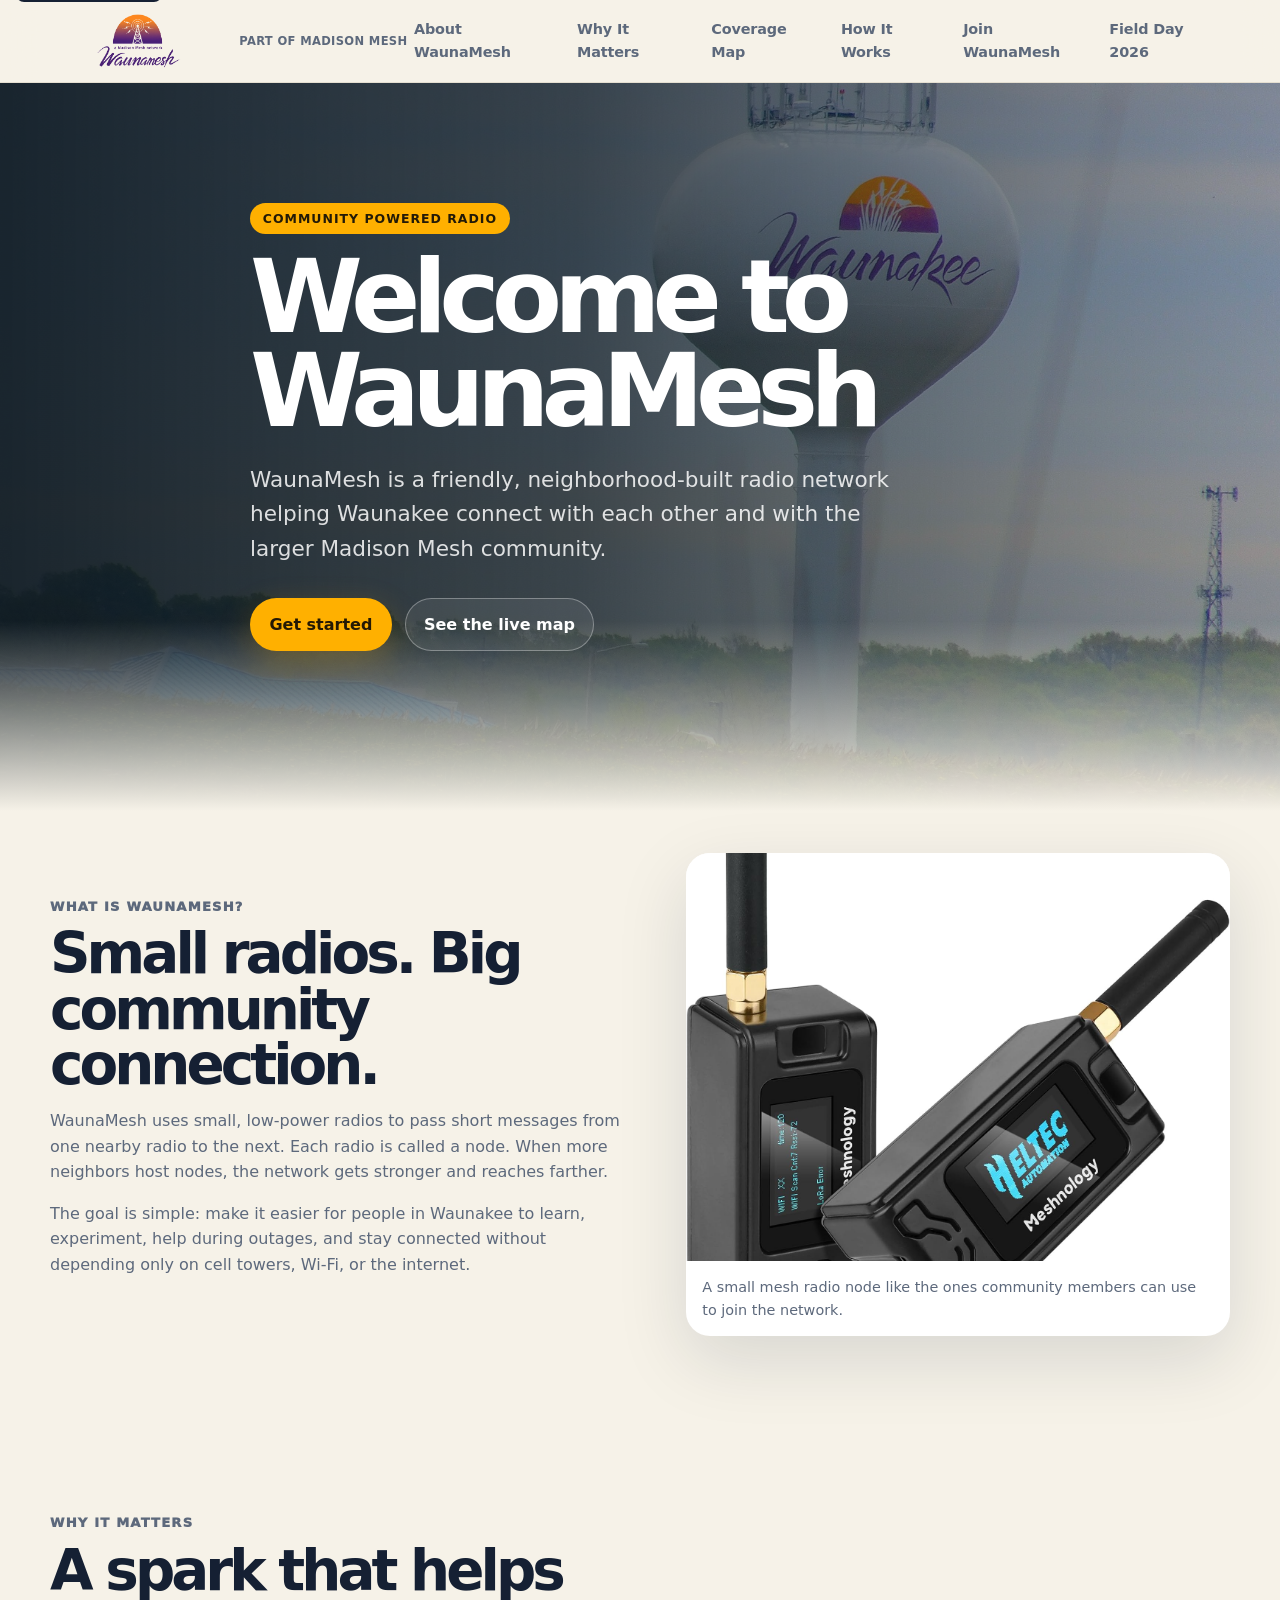
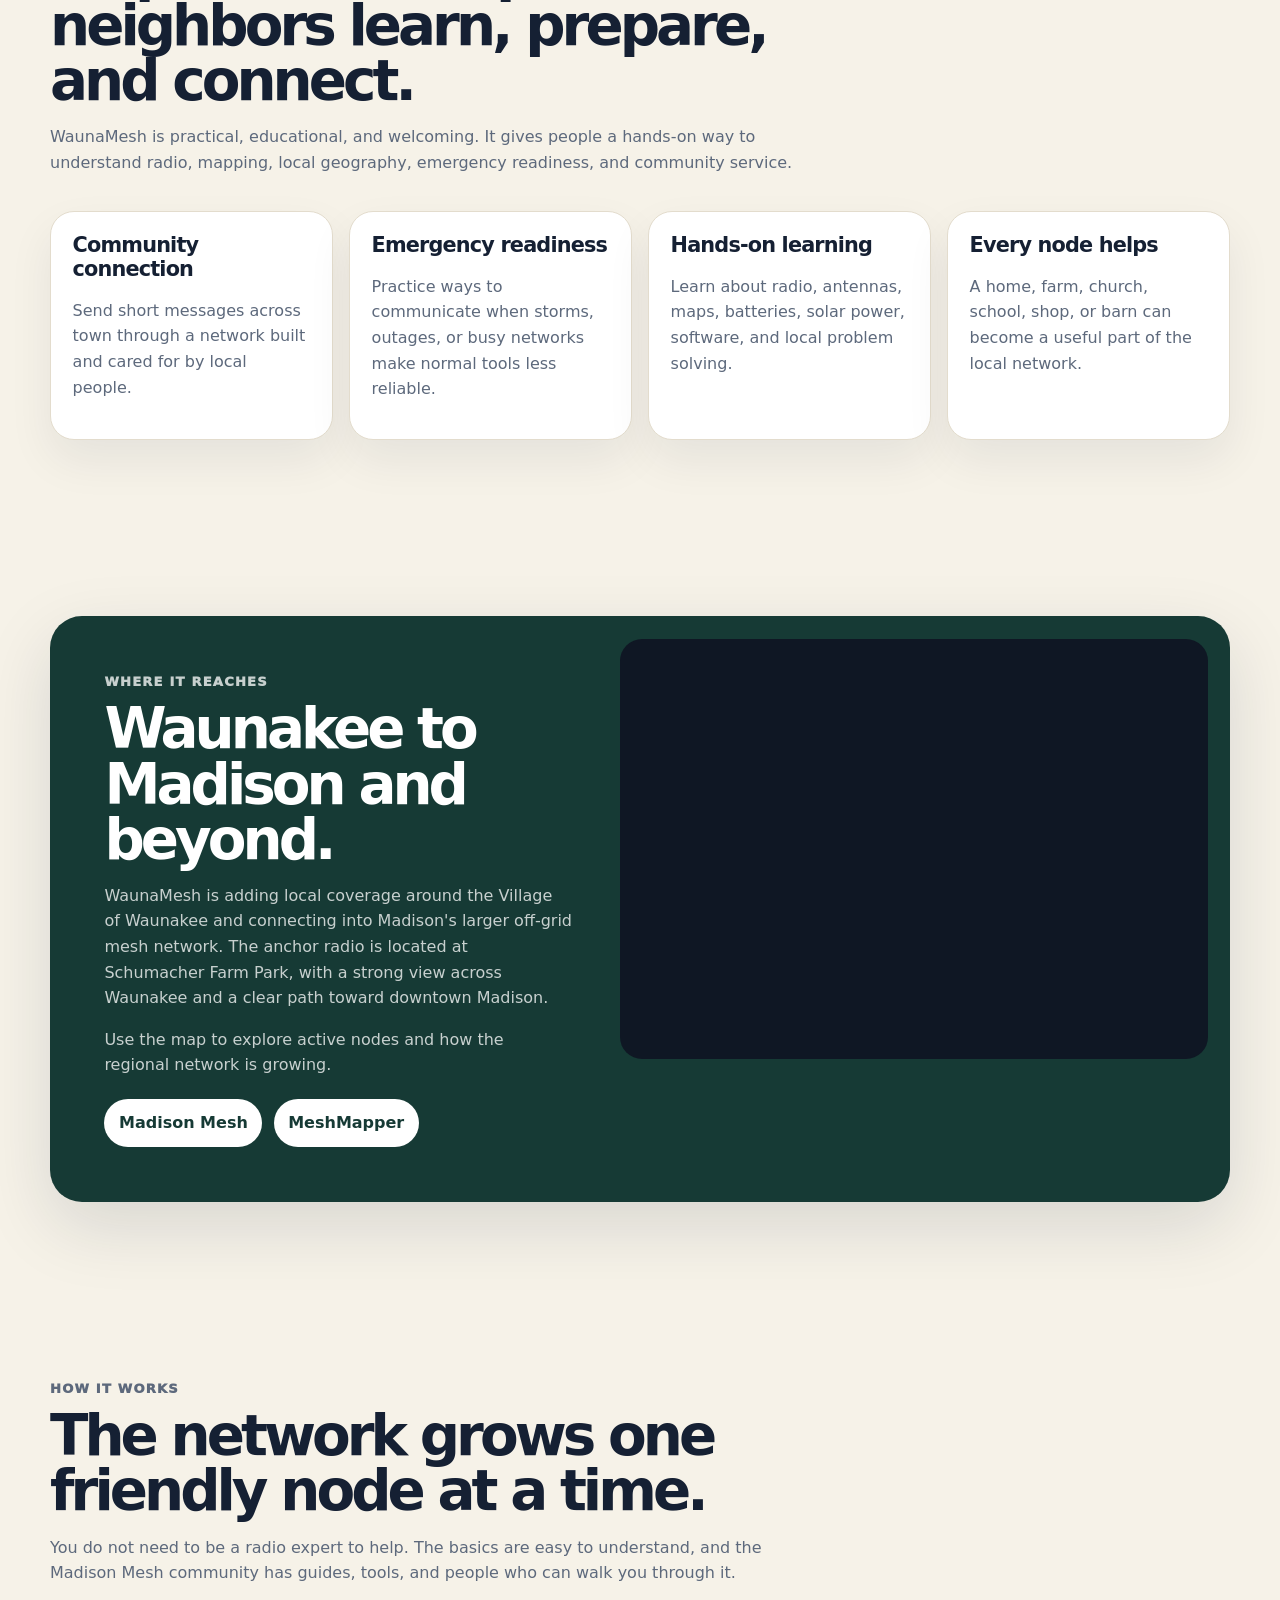
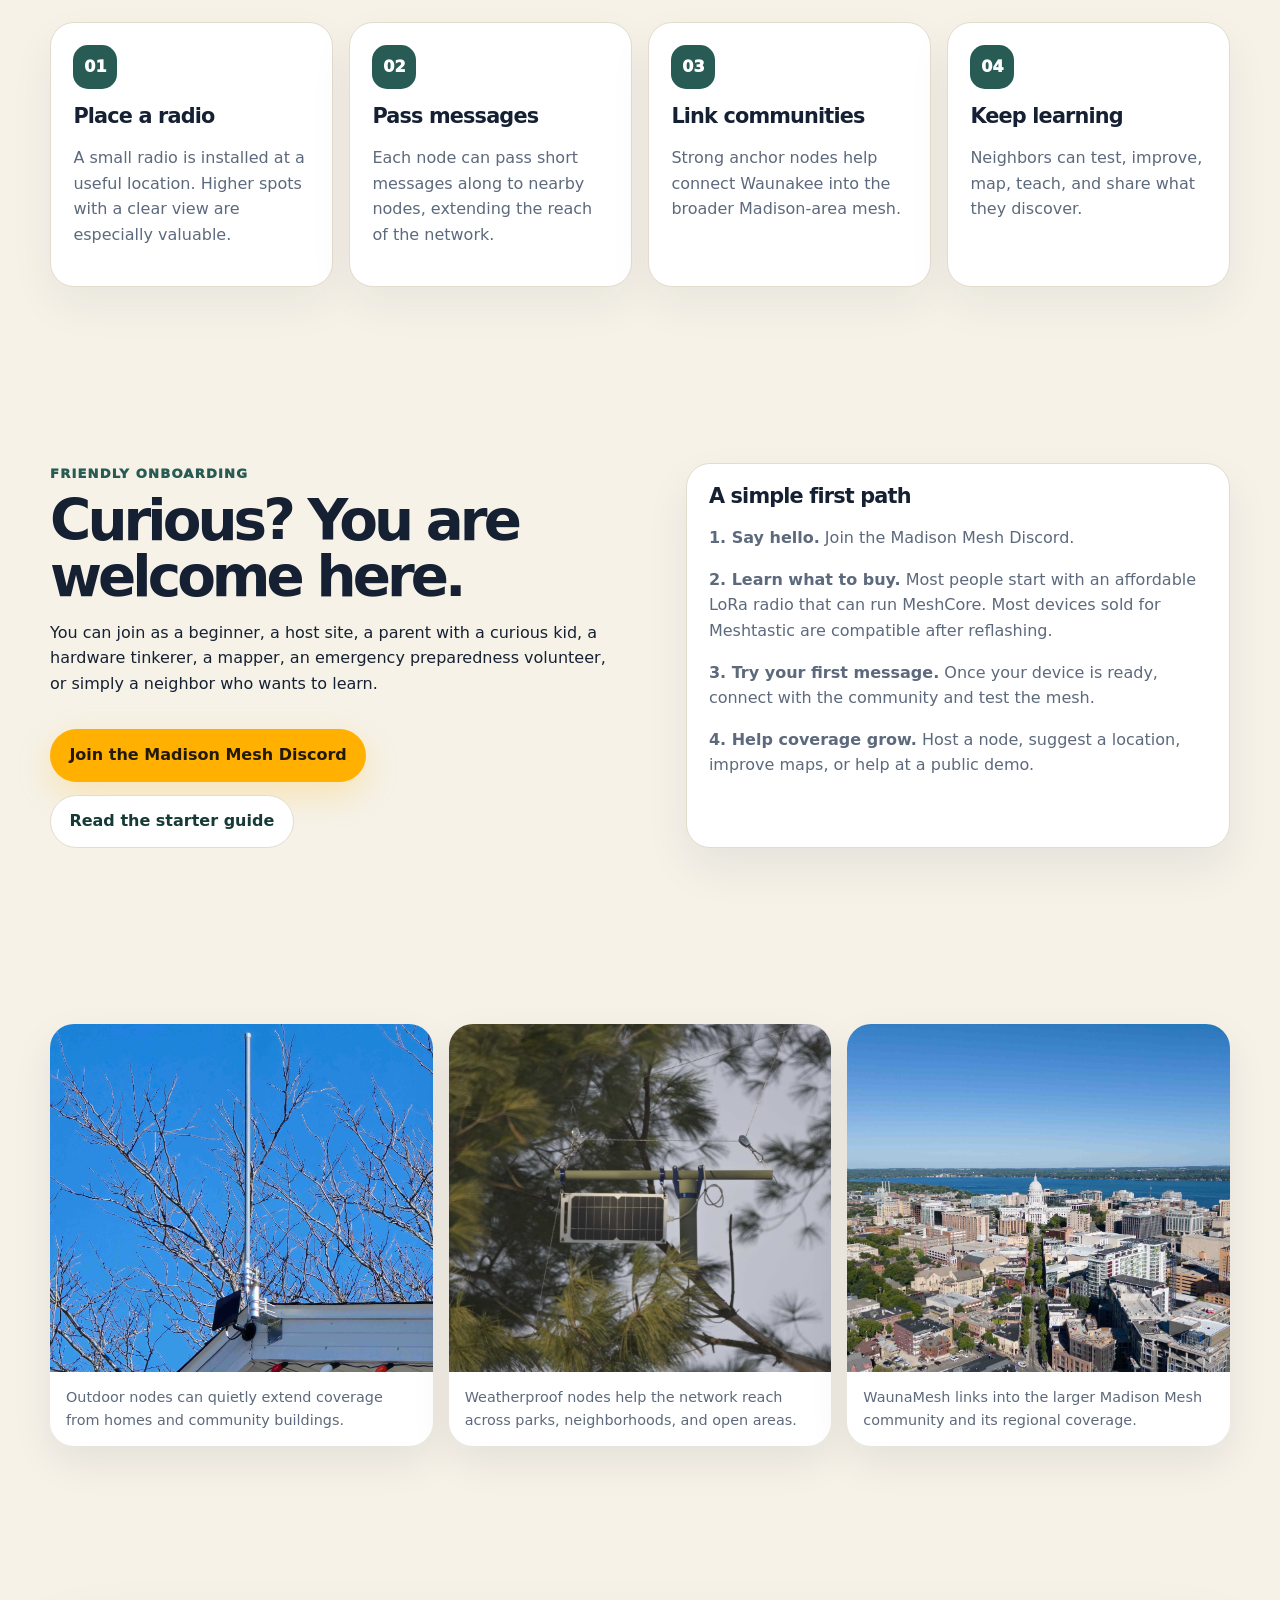
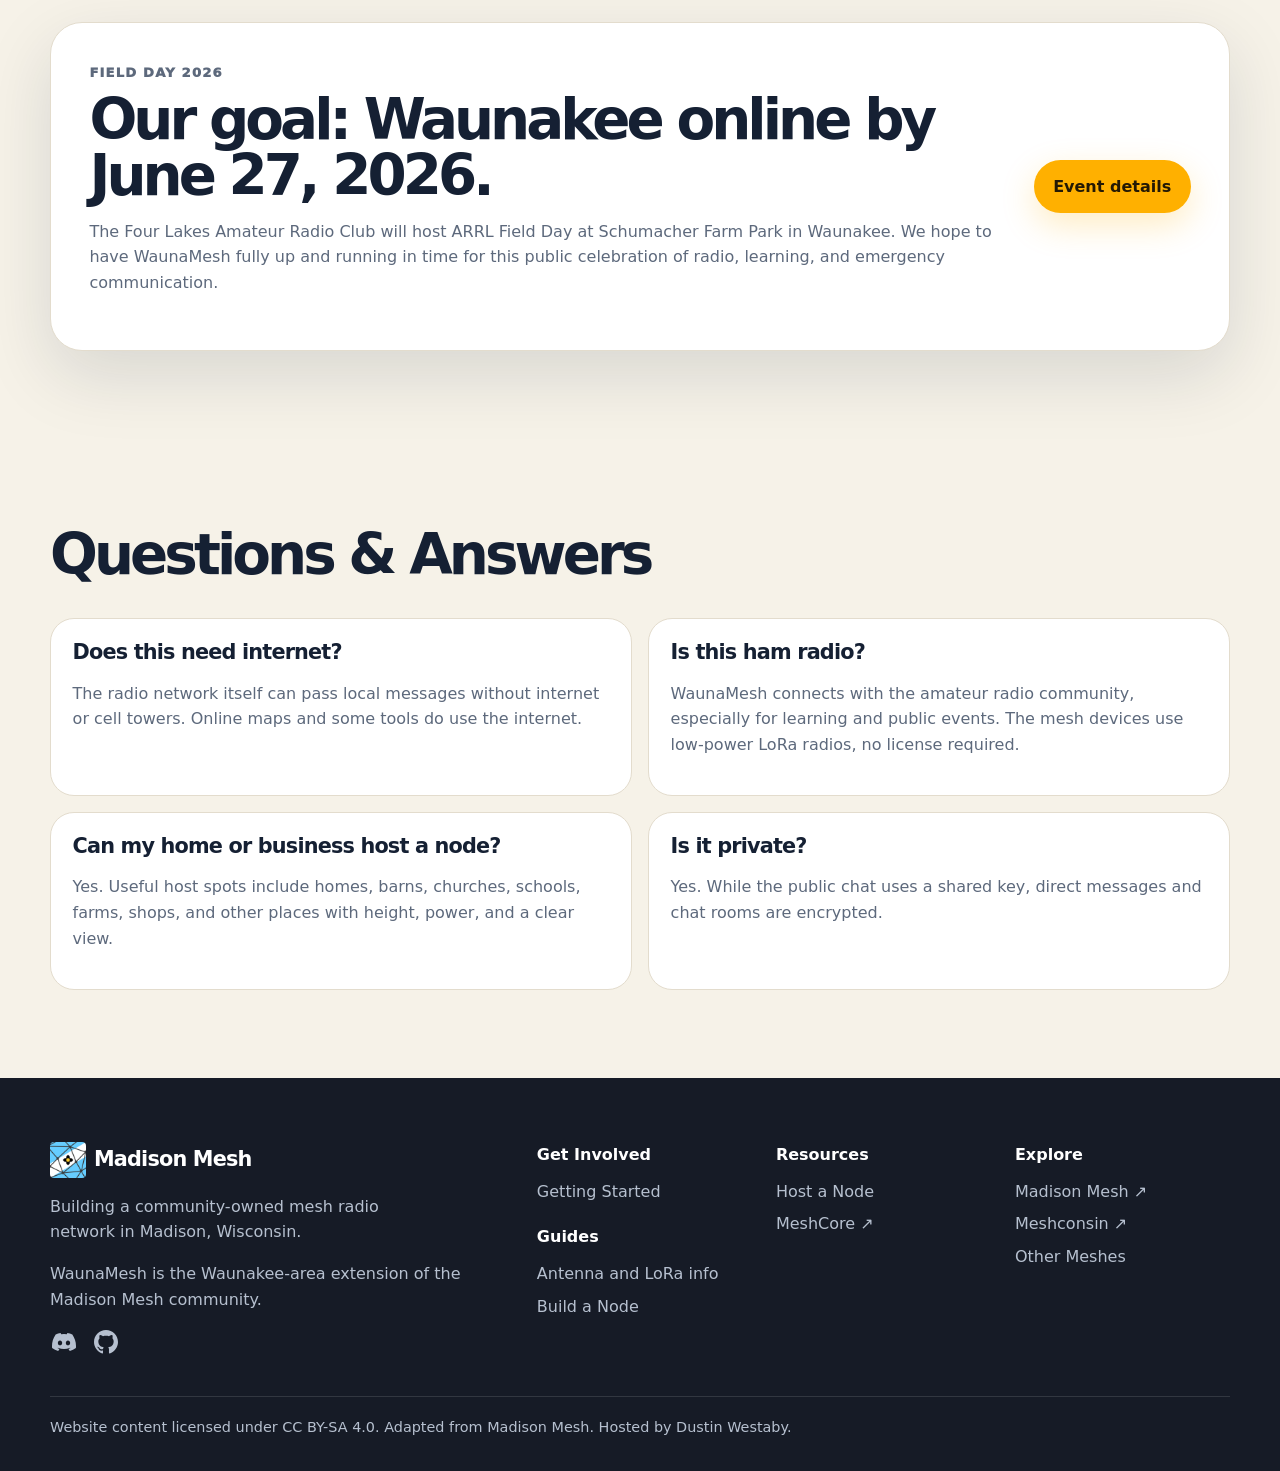
==== index.html @ d3eaf5a5 "index page." ====
<!doctype html>
<html lang="en">
<head>
  <meta charset="utf-8">
  <meta name="viewport" content="width=device-width, initial-scale=1">
  <title>WaunaMesh | Community radio for Waunakee</title>
  <meta name="description" content="WaunaMesh is a community-powered mesh radio project helping Waunakee stay connected, learn together, and link into the Madison Mesh network.">
  <link rel="icon" href="favicon.ico">
  <link rel="stylesheet" href="assets/css/styles.css">
</head>
<body>
  <a class="skip-link" href="#main">Skip to content</a>

  <header class="site-header" id="site-header">
    <div class="container nav-inner">
      <a class="brand" href="#top" aria-label="WaunaMesh home">
        <img class="brand-logo" src="assets/img/waunamesh/waunamesh-logo-transparent.png" alt="WaunaMesh">
        <img class="brand-mark" src="assets/img/waunamesh/waunamesh-logo-icon.png" alt="" aria-hidden="true">
        <span class="brand-copy">
          <span class="brand-name">WaunaMesh</span>
          <span class="brand-subtitle">Part of Madison Mesh</span>
        </span>
      </a>

      <button class="nav-toggle" type="button" aria-label="Toggle navigation" aria-controls="main-navigation" aria-expanded="false">
        <svg width="22" height="22" viewBox="0 0 24 24" fill="none" xmlns="http://www.w3.org/2000/svg" aria-hidden="true">
          <path d="M4 7H20M4 12H20M4 17H20" stroke="currentColor" stroke-width="2" stroke-linecap="round"/>
        </svg>
      </button>

      <nav id="main-navigation" aria-label="Main navigation">
        <ul class="nav-links">
          <li><a href="#what">About WaunaMesh</a></li>
          <li><a href="#why">Why It Matters</a></li>
          <li><a href="#where">Coverage Map</a></li>
          <li><a href="#how">How It Works</a></li>
          <li><a href="#get-started">Join WaunaMesh</a></li>
          <li><a href="#field-day">Field Day 2026</a></li>
        </ul>
      </nav>
    </div>
  </header>

  <section class="hero" id="top" aria-label="Welcome to WaunaMesh">
    <div class="container hero-content">
      <span class="eyebrow">Community powered radio</span>
      <h1>Welcome to WaunaMesh</h1>
      <p>WaunaMesh is a friendly, neighborhood-built radio network helping Waunakee connect with each other and with the larger Madison Mesh community.</p>
      <div class="hero-actions">
        <a class="btn btn-primary" href="#get-started">Get started</a>
        <a class="btn btn-outline" href="https://msn.meshmapper.net/" target="_blank" rel="noopener noreferrer">See the live map</a>
      </div>
    </div>
  </section>

  <main id="main">
    <section class="section tight" id="what">
      <div class="container grid-2">
        <div class="feature-text">
          <p class="kicker">What is WaunaMesh?</p>
          <h2>Small radios. Big community connection.</h2>
          <p>WaunaMesh uses small, low-power radios to pass short messages from one nearby radio to the next. Each radio is called a node. When more neighbors host nodes, the network gets stronger and reaches farther.</p>
          <p>The goal is simple: make it easier for people in Waunakee to learn, experiment, help during outages, and stay connected without depending only on cell towers, Wi-Fi, or the internet.</p>
        </div>
        <div class="feature-image">
          <div class="image-card">
            <img src="assets/img/waunamesh/heltec-meshcore-radio.jpg" alt="A small handheld mesh radio node on a table">
            <div class="image-caption">A small mesh radio node like the ones community members can use to join the network.</div>
          </div>
        </div>
      </div>
    </section>

    <section class="section" id="why">
      <div class="container">
        <div class="section-header">
          <p class="kicker">Why it matters</p>
          <h2>A spark that helps neighbors learn, prepare, and connect.</h2>
          <p>WaunaMesh is practical, educational, and welcoming. It gives people a hands-on way to understand radio, mapping, local geography, emergency readiness, and community service.</p>
        </div>

        <div class="card-grid">
          <article class="card">
            <h3>Community connection</h3>
            <p>Send short messages across town through a network built and cared for by local people.</p>
          </article>
          <article class="card">
            <h3>Emergency readiness</h3>
            <p>Practice ways to communicate when storms, outages, or busy networks make normal tools less reliable.</p>
          </article>
          <article class="card">
            <h3>Hands-on learning</h3>
            <p>Learn about radio, antennas, maps, batteries, solar power, software, and local problem solving.</p>
          </article>
          <article class="card">
            <h3>Every node helps</h3>
            <p>A home, farm, church, school, shop, or barn can become a useful part of the local network.</p>
          </article>
        </div>
      </div>
    </section>

    <section class="section" id="where">
      <div class="container">
        <div class="map-panel">
          <div class="copy">
            <p class="kicker">Where it reaches</p>
            <h2>Waunakee to Madison and beyond.</h2>
            <p>WaunaMesh is adding local coverage around the Village of Waunakee and connecting into Madison's larger off-grid mesh network. The anchor radio is located at Schumacher Farm Park, with a strong view across Waunakee and a clear path toward downtown Madison.</p>
            <p>Use the map to explore active nodes and how the regional network is growing.</p>
            <div class="link-list">
              <a class="pill-link" href="https://madmesh.net/" target="_blank" rel="noopener noreferrer">Madison Mesh</a>
              <a class="pill-link" href="https://msn.meshmapper.net/" target="_blank" rel="noopener noreferrer">MeshMapper</a>
              <!--<a class="pill-link" href="http://map.rflab.io/" target="_blank" rel="noopener noreferrer">RF Lab map</a>-->
            </div>
          </div>
          <iframe class="map-embed" title="Madison MeshCore live map" src="https://msn.meshmapper.net/embed.php" loading="lazy"></iframe>
        </div>
      </div>
    </section>

    <section class="section" id="how">
      <div class="container">
        <div class="section-header">
          <p class="kicker">How it works</p>
          <h2>The network grows one friendly node at a time.</h2>
          <p>You do not need to be a radio expert to help. The basics are easy to understand, and the Madison Mesh community has guides, tools, and people who can walk you through it.</p>
        </div>

        <div class="steps">
          <article class="step">
            <h3>Place a radio</h3>
            <p>A small radio is installed at a useful location. Higher spots with a clear view are especially valuable.</p>
          </article>
          <article class="step">
            <h3>Pass messages</h3>
            <p>Each node can pass short messages along to nearby nodes, extending the reach of the network.</p>
          </article>
          <article class="step">
            <h3>Link communities</h3>
            <p>Strong anchor nodes help connect Waunakee into the broader Madison-area mesh.</p>
          </article>
          <article class="step">
            <h3>Keep learning</h3>
            <p>Neighbors can test, improve, map, teach, and share what they discover.</p>
          </article>
        </div>
      </div>
    </section>

    <section class="section" id="get-started">
      <div class="container grid-2">
        <div>
          <p class="kicker">Friendly onboarding</p>
          <h2>Curious? You are welcome here.</h2>
          <p>You can join as a beginner, a host site, a parent with a curious kid, a hardware tinkerer, a mapper, an emergency preparedness volunteer, or simply a neighbor who wants to learn.</p>
          <div class="section-actions">
            <a class="btn btn-primary" href="https://discord.gg/fd3JUZc2CN" target="_blank" rel="noopener noreferrer">Join the Madison Mesh Discord</a>
            <a class="btn btn-outline" href="getting-started.html">Read the starter guide</a>
          </div>
        </div>
        <div class="card">
          <h3>A simple first path</h3>
          <p><strong>1. Say hello.</strong> Join the Madison Mesh Discord.</p>
          <p><strong>2. Learn what to buy.</strong> Most people start with an affordable LoRa radio that can run MeshCore. Most devices sold for Meshtastic are compatible after reflashing.</p>
          <p><strong>3. Try your first message.</strong> Once your device is ready, connect with the community and test the mesh.</p>
          <p><strong>4. Help coverage grow.</strong> Host a node, suggest a location, improve maps, or help at a public demo.</p>
        </div>
      </div>
    </section>

    <section class="section" aria-label="Project gallery">
      <div class="container gallery">
        <figure>
          <img src="assets/img/madmesh/node-eave.jpg" alt="A mesh radio node mounted under a roof eave">
          <figcaption>Outdoor nodes can quietly extend coverage from homes and community buildings.</figcaption>
        </figure>
        <figure>
          <img src="assets/img/madmesh/tree-node-hanging.jpg" alt="A weatherproof mesh radio node hanging outdoors">
          <figcaption>Weatherproof nodes help the network reach across parks, neighborhoods, and open areas.</figcaption>
        </figure>
        <figure>
          <img src="assets/img/madmesh/state-street-wide.jpg" alt="A wide view of State Street in Madison">
          <figcaption>WaunaMesh links into the larger Madison Mesh community and its regional coverage.</figcaption>
        </figure>
      </div>
    </section>

    <section class="section" id="field-day">
      <div class="container">
        <div class="callout">
          <div>
            <p class="kicker">Field Day 2026</p>
            <h2>Our goal: Waunakee online by June 27, 2026.</h2>
            <p>The Four Lakes Amateur Radio Club will host ARRL Field Day at Schumacher Farm Park in Waunakee. We hope to have WaunaMesh fully up and running in time for this public celebration of radio, learning, and emergency communication.</p>
          </div>
          <a class="btn btn-primary" href="https://schumacherfarmpark.org/ham-radio-open-house" target="_blank" rel="noopener noreferrer">Event details</a>
        </div>
      </div>
    </section>

    <section class="section" aria-label="Frequently asked questions">
      <div class="container">
        <div class="section-header">
          <h2>Questions &amp; Answers</h2>
        </div>

        <div class="faq-grid">
          <article class="faq">
            <h3>Does this need internet?</h3>
            <p>The radio network itself can pass local messages without internet or cell towers. Online maps and some tools do use the internet.</p>
          </article>
          <article class="faq">
            <h3>Is this ham radio?</h3>
            <p>WaunaMesh connects with the amateur radio community, especially for learning and public events. The mesh devices use low-power LoRa radios, no license required.</p>
          </article>
          <article class="faq">
            <h3>Can my home or business host a node?</h3>
            <p>Yes. Useful host spots include homes, barns, churches, schools, farms, shops, and other places with height, power, and a clear view.</p>
          </article>
          <article class="faq">
            <h3>Is it private?</h3>
            <p>Yes. While the public chat uses a shared key, direct messages and chat rooms are encrypted.</p>
          </article>
        </div>
      </div>
    </section>
  </main>

  <footer class="site-footer">
    <div class="footer-inner">
      <div class="footer-brand">
        <div class="footer-brand-logo">
          <img src="assets/img/madmesh/logo.png" alt="Madison Mesh logo" width="36" height="36">
          <h3>Madison Mesh</h3>
        </div>
        <p>Building a community-owned mesh radio<br>network in Madison, Wisconsin.</p>
        <p>WaunaMesh is the Waunakee-area extension of the Madison Mesh community.</p>

        <div class="footer-socials">
          <a href="https://discord.gg/fd3JUZc2CN" target="_blank" rel="noopener noreferrer" aria-label="Join Madison Mesh on Discord">
            <svg xmlns="http://www.w3.org/2000/svg" viewBox="0 0 127.14 96.36" aria-hidden="true">
              <path fill="currentColor" d="M107.7 8.07A105.15 105.15 0 0 0 81.47 0a72.06 72.06 0 0 0-3.36 6.83 97.68 97.68 0 0 0-29.11 0A72.37 72.37 0 0 0 45.64 0a105.89 105.89 0 0 0-26.25 8.09C2.79 32.65-1.71 56.6.54 80.21a105.73 105.73 0 0 0 32.17 16.15 77.7 77.7 0 0 0 6.89-11.11 68.42 68.42 0 0 1-10.85-5.18c.91-.66 1.8-1.34 2.66-2a75.57 75.57 0 0 0 64.32 0c.87.71 1.76 1.39 2.66 2a68.68 68.68 0 0 1-10.87 5.19 77 77 0 0 0 6.89 11.1 105.25 105.25 0 0 0 32.19-16.14c2.64-27.38-4.51-51.11-18.9-72.15ZM42.45 65.69C36.18 65.69 31 60 31 53s5-12.74 11.43-12.74S54 46 53.89 53s-5.05 12.69-11.44 12.69Zm42.24 0C78.41 65.69 73.25 60 73.25 53s5-12.74 11.44-12.74S96.23 46 96.12 53s-5.04 12.69-11.43 12.69Z"></path>
            </svg>
          </a>
          <a href="https://github.com/thatdecade/waunamesh.net" target="_blank" rel="noopener noreferrer" aria-label="WaunaMesh on GitHub">
            <svg xmlns="http://www.w3.org/2000/svg" viewBox="0 0 1024 1024" fill="none" aria-hidden="true">
              <path fill-rule="evenodd" clip-rule="evenodd" d="M512 0C229.25 0 0 229.25 0 512c0 226.25 146.69 418.03 350.16 485.75 25.59 4.72 34.97-11.11 34.97-24.69 0-12.19-.47-52.5-.72-95.28-142.41 30.94-172.47-60.41-172.47-60.41-23.28-59.16-56.84-74.91-56.84-74.91-46.47-31.78 3.53-31.13 3.53-31.13 51.41 3.63 78.47 52.78 78.47 52.78 45.66 78.22 119.78 55.63 148.97 42.53 4.59-33.06 17.84-55.63 32.47-68.41-113.69-12.94-233.22-56.84-233.22-253.03 0-55.91 20-101.63 52.75-137.47-5.28-12.97-22.84-65.06 5.03-135.66 0 0 43-13.78 140.84 52.5 40.84-11.34 84.63-17.03 128.19-17.22 43.5.19 87.34 5.88 128.25 17.22 97.72-66.28 140.62-52.5 140.62-52.5 27.94 70.59 10.38 122.69 5.09 135.66 32.84 35.84 52.69 81.56 52.69 137.47 0 196.69-119.75 239.94-233.75 252.62 18.34 15.84 34.72 47.03 34.72 94.78 0 68.44-.62 123.59-.62 140.44 0 13.72 9.22 29.72 35.22 24.66C877.44 929.84 1024 738.16 1024 512 1024 229.25 794.75 0 512 0Z" fill="currentColor"></path>
            </svg>
          </a>
        </div>
      </div>

      <div class="footer-ffa">
        <div class="footer-nav">
          <h4>Get Involved</h4>
          <ul class="larger-bottom">
            <li><a href="getting-started.html">Getting Started</a></li>
          </ul>

          <h4>Guides</h4>
          <ul>
            <li><a href="antenna-and-lora.html">Antenna and LoRa info</a></li>
            <li><a href="build-a-node.html">Build a Node</a></li>
          </ul>
        </div>

        <div class="footer-nav">
          <h4>Resources</h4>
          <ul>
            <li><a href="host-a-node.html">Host a Node</a></li>
            <li><a href="https://meshcore.io/" target="_blank" rel="noopener noreferrer">MeshCore <span aria-hidden="true">&nearr;</span></a></li>
          </ul>
        </div>

        <div class="footer-nav">
          <h4>Explore</h4>
          <ul>
            <li><a href="https://madmesh.net/" target="_blank" rel="noopener noreferrer">Madison Mesh <span aria-hidden="true">&nearr;</span></a></li>
            <li><a href="https://meshconsin.org/" target="_blank" rel="noopener noreferrer">Meshconsin <span aria-hidden="true">&nearr;</span></a></li>
            <li><a href="other-meshes.html">Other Meshes</a></li>
          </ul>
        </div>
      </div>
    </div>

    <div class="footer-bottom">
        Website content licensed under
        <a href="https://creativecommons.org/licenses/by-sa/4.0/" target="_blank" rel="noopener noreferrer">CC BY-SA 4.0</a>.
        Adapted from
        <a href="https://madmesh.net/" target="_blank" rel="noopener noreferrer">Madison Mesh</a>.
        Hosted by
        <a href="https://westaby.net/" target="_blank" rel="noopener noreferrer">Dustin Westaby</a>.
    </div>
  </footer>

  <script>
    const siteHeader = document.getElementById('site-header');
    const navToggle = siteHeader.querySelector('.nav-toggle');
    const navLinks = siteHeader.querySelectorAll('.nav-links a');

    navToggle.addEventListener('click', () => {
      const isOpen = siteHeader.classList.toggle('is-open');
      navToggle.setAttribute('aria-expanded', String(isOpen));
    });

    navLinks.forEach((link) => {
      link.addEventListener('click', () => {
        siteHeader.classList.remove('is-open');
        navToggle.setAttribute('aria-expanded', 'false');
      });
    });
  </script>
</body>
</html>
---- assets/css/styles.css ----
:root {
  --bg: #f6f2e8;
  --bg-soft: #fff8ea;
  --card: #ffffff;
  --ink: #152033;
  --muted: #5d697c;
  --primary: #285b54;
  --primary-dark: #163a35;
  --accent: #ffb000;
  --accent-soft: #fff0c8;
  --border: #e3dccd;
  --footer-bg: #161b26;
  --footer-ink: #eef2f6;
  --footer-muted: #b6c0cf;
  --shadow: 0 24px 70px rgba(16, 30, 54, 0.13);
  --radius: 24px;
  --max: 1180px;
}

* {
  box-sizing: border-box;
}

html {
  scroll-behavior: smooth;
}

body {
  margin: 0;
  font-family: Inter, ui-sans-serif, system-ui, -apple-system, BlinkMacSystemFont, "Segoe UI", sans-serif;
  background: var(--bg);
  color: var(--ink);
  line-height: 1.6;
}

img {
  max-width: 100%;
  display: block;
}

a {
  color: inherit;
}

.skip-link {
  position: absolute;
  top: -40px;
  left: 16px;
  z-index: 1000;
  background: var(--ink);
  color: #fff;
  padding: 0.5rem 0.75rem;
  border-radius: 8px;
}

.skip-link:focus {
  top: 16px;
}

.container {
  max-width: var(--max);
  width: min(calc(100% - 32px), var(--max));
  margin-inline: auto;
}

.site-header {
  position: sticky;
  top: 0;
  z-index: 20;
  background: rgba(246, 242, 232, 0.92);
  backdrop-filter: blur(18px);
  border-bottom: 1px solid rgba(227, 220, 205, 0.84);
}

.nav-inner {
  min-height: 82px;
  display: flex;
  align-items: center;
  justify-content: space-between;
  gap: 1rem;
}

.brand {
  display: inline-flex;
  align-items: center;
  gap: 0.7rem;
  text-decoration: none;
  min-width: 0;
}

.brand-logo {
  width: 178px;
  height: auto;
  max-height: 54px;
  object-fit: contain;
  flex: 0 0 auto;
}

.brand-mark {
  display: none;
  width: 54px;
  height: 54px;
  object-fit: contain;
  flex: 0 0 auto;
}

.brand-copy {
  display: flex;
  flex-direction: column;
  justify-content: center;
  gap: 0.12rem;
}

.brand-name {
  display: none;
  color: var(--primary-dark);
  font-weight: 950;
  letter-spacing: -0.05em;
  font-size: 1.08rem;
  line-height: 1;
}

.brand-subtitle {
  display: block;
  color: var(--muted);
  font-size: 0.72rem;
  font-weight: 800;
  letter-spacing: 0.03em;
  text-transform: uppercase;
  white-space: nowrap;
}

.nav-links {
  display: flex;
  align-items: center;
  gap: 0.2rem;
  list-style: none;
  margin: 0;
  padding: 0;
}

.nav-links a {
  display: inline-flex;
  align-items: center;
  min-height: 40px;
  padding: 0.35rem 0.62rem;
  color: var(--muted);
  text-decoration: none;
  border-radius: 999px;
  font-weight: 820;
  font-size: 0.9rem;
  letter-spacing: -0.01em;
}

.nav-links a:hover,
.nav-links a:focus-visible {
  color: var(--ink);
  background: #fff;
  outline: none;
}

.nav-toggle {
  display: none;
  border: 0;
  border-radius: 12px;
  background: var(--primary);
  color: #fff;
  width: 44px;
  height: 44px;
}

.hero {
  position: relative;
  min-height: 720px;
  display: grid;
  align-items: center;
  overflow: hidden;
  color: #fff;
  background: var(--primary-dark);
}

.hero::before {
  content: "";
  position: absolute;
  inset: 0;
  background:
    linear-gradient(90deg, rgba(12, 24, 33, 0.92) 0%, rgba(12, 24, 33, 0.74) 45%, rgba(12, 24, 33, 0.22) 100%),
    url("../img/waunamesh/waunakee-water-tower.jpg") center / cover no-repeat;
  transform: scale(1.01);
}

.hero::after {
  content: "";
  position: absolute;
  inset: auto 0 0;
  height: 190px;
  background: linear-gradient(180deg, rgba(246, 242, 232, 0), var(--bg));
}

.hero-content {
  position: relative;
  z-index: 2;
  max-width: 780px;
  padding: 120px 0 160px;
}

.eyebrow {
  display: inline-flex;
  align-items: center;
  gap: 0.45rem;
  margin-bottom: 1rem;
  color: #231a07;
  background: var(--accent);
  border-radius: 999px;
  padding: 0.35rem 0.8rem;
  font-weight: 900;
  text-transform: uppercase;
  font-size: 0.78rem;
  letter-spacing: 0.08em;
}

.hero h1 {
  margin: 0;
  font-size: clamp(3.1rem, 8vw, 6.6rem);
  line-height: 0.92;
  letter-spacing: -0.08em;
}

.hero p {
  margin: 1.5rem 0 0;
  max-width: 660px;
  color: rgba(255, 255, 255, 0.84);
  font-size: clamp(1.05rem, 2vw, 1.35rem);
}

.hero-actions,
.section-actions {
  display: flex;
  flex-wrap: wrap;
  gap: 0.8rem;
  margin-top: 2rem;
}

.btn {
  display: inline-flex;
  align-items: center;
  justify-content: center;
  gap: 0.5rem;
  min-height: 50px;
  border-radius: 999px;
  padding: 0.8rem 1.15rem;
  text-decoration: none;
  font-weight: 900;
  border: 1px solid transparent;
}

.btn-primary {
  background: var(--accent);
  color: #241904;
  box-shadow: 0 12px 34px rgba(255, 176, 0, 0.24);
}

.btn-primary:hover,
.btn-primary:focus-visible {
  background: #ffc247;
  outline: none;
}

.btn-outline {
  color: #fff;
  border-color: rgba(255, 255, 255, 0.32);
  background: rgba(255, 255, 255, 0.08);
}

.btn-outline:hover,
.btn-outline:focus-visible {
  background: rgba(255, 255, 255, 0.17);
  outline: none;
}

main {
  position: relative;
  z-index: 3;
}

.section {
  padding: 88px 0;
}

.section.tight {
  padding-top: 42px;
}

.section-header {
  max-width: 760px;
  margin-bottom: 2.25rem;
}

.kicker {
  margin: 0 0 0.6rem;
  color: var(--primary);
  font-size: 0.82rem;
  font-weight: 950;
  text-transform: uppercase;
  letter-spacing: 0.09em;
}

h2 {
  margin: 0;
  font-size: clamp(2.15rem, 4.4vw, 4.2rem);
  line-height: 0.98;
  letter-spacing: -0.07em;
}

h3 {
  margin: 0 0 0.55rem;
  font-size: 1.3rem;
  line-height: 1.15;
  letter-spacing: -0.04em;
}

.section-header p,
.card p,
.feature-text p,
.step p,
.faq p,
.callout p {
  color: var(--muted);
}

.grid-2 {
  display: grid;
  grid-template-columns: minmax(0, 1fr) minmax(0, 0.95fr);
  gap: clamp(2rem, 5vw, 4.5rem);
  align-items: center;
}

.feature-image {
  position: relative;
}

.image-card {
  border-radius: var(--radius);
  overflow: hidden;
  box-shadow: var(--shadow);
  background: #fff;
}

.image-card img {
  width: 100%;
  aspect-ratio: 4 / 3;
  object-fit: cover;
}

.image-caption {
  padding: 0.9rem 1rem;
  color: var(--muted);
  font-size: 0.9rem;
}

.stat-stack {
  display: grid;
  grid-template-columns: repeat(3, 1fr);
  gap: 1rem;
  margin-top: 1.5rem;
}

.stat {
  padding: 1.1rem;
  border-radius: 20px;
  background: #fff;
  box-shadow: 0 14px 35px rgba(16, 30, 54, 0.08);
}

.stat strong {
  display: block;
  color: var(--primary);
  font-size: 1.9rem;
  line-height: 1;
  letter-spacing: -0.05em;
}

.stat span {
  display: block;
  margin-top: 0.45rem;
  color: var(--muted);
  font-size: 0.88rem;
  font-weight: 750;
}

.card-grid {
  display: grid;
  grid-template-columns: repeat(4, minmax(0, 1fr));
  gap: 1rem;
}

.card {
  min-height: 100%;
  background: var(--card);
  border: 1px solid var(--border);
  border-radius: 24px;
  padding: 1.35rem;
  box-shadow: 0 20px 46px rgba(16, 30, 54, 0.07);
}

.card-icon {
  width: 54px;
  height: 54px;
  border-radius: 18px;
  display: grid;
  place-items: center;
  background: var(--accent-soft);
  margin-bottom: 1rem;
}

.card-icon img {
  width: 27px;
  height: 27px;
  object-fit: contain;
}

.steps {
  display: grid;
  grid-template-columns: repeat(4, minmax(0, 1fr));
  gap: 1rem;
  counter-reset: steps;
}

.step {
  position: relative;
  padding: 1.4rem;
  background: #fff;
  border: 1px solid var(--border);
  border-radius: 24px;
  counter-increment: steps;
  box-shadow: 0 18px 45px rgba(16, 30, 54, 0.06);
}

.step::before {
  content: counter(steps, decimal-leading-zero);
  display: inline-grid;
  place-items: center;
  width: 44px;
  height: 44px;
  margin-bottom: 1rem;
  border-radius: 15px;
  background: var(--primary);
  color: #fff;
  font-weight: 950;
}

.map-panel {
  display: grid;
  grid-template-columns: 0.95fr 1.05fr;
  gap: 1rem;
  background: var(--primary-dark);
  color: #fff;
  border-radius: 32px;
  padding: clamp(1rem, 2vw, 1.4rem);
  box-shadow: var(--shadow);
  overflow: hidden;
}

.map-panel .copy {
  padding: clamp(1.1rem, 3vw, 2rem);
}

.map-panel p {
  color: rgba(255, 255, 255, 0.76);
}

.map-panel a:not(.pill-link) {
  color: #fff;
  font-weight: 850;
}

.map-embed {
  min-height: 420px;
  border: 0;
  width: 100%;
  border-radius: 22px;
  background: #0f1724;
}

.gallery {
  display: grid;
  grid-template-columns: repeat(3, minmax(0, 1fr));
  gap: 1rem;
}

.gallery figure {
  margin: 0;
  border-radius: 24px;
  background: #fff;
  overflow: hidden;
  box-shadow: 0 16px 40px rgba(16, 30, 54, 0.08);
}

.gallery img {
  width: 100%;
  aspect-ratio: 1.1 / 1;
  object-fit: cover;
}

.gallery figcaption {
  padding: 0.9rem 1rem;
  color: var(--muted);
  font-size: 0.9rem;
}

.callout {
  position: relative;
  overflow: hidden;
  display: grid;
  grid-template-columns: 1fr auto;
  align-items: center;
  gap: 1.5rem;
  background: #fff;
  border: 1px solid var(--border);
  border-radius: 32px;
  padding: clamp(1.4rem, 4vw, 2.4rem);
  box-shadow: var(--shadow);
}

.callout::after {
  content: "";
  position: absolute;
  inset: auto -40px -60px auto;
  width: 240px;
  height: 240px;
  background: url("../img/template/footer-color-shape.png") center / contain no-repeat;
  opacity: 0.2;
  pointer-events: none;
}

.callout > * {
  position: relative;
  z-index: 2;
}

.faq-grid {
  display: grid;
  grid-template-columns: repeat(2, minmax(0, 1fr));
  gap: 1rem;
}

.faq {
  background: #fff;
  border: 1px solid var(--border);
  border-radius: 24px;
  padding: 1.35rem;
}

.link-list {
  display: flex;
  flex-wrap: wrap;
  gap: 0.7rem;
  margin-top: 1.3rem;
}

.pill-link {
  display: inline-flex;
  align-items: center;
  gap: 0.45rem;
  padding: 0.65rem 0.85rem;
  border-radius: 999px;
  background: #fff;
  border: 1px solid var(--border);
  text-decoration: none;
  font-weight: 850;
  color: var(--primary-dark);
}

.pill-link:hover,
.pill-link:focus-visible {
  border-color: var(--primary);
  outline: none;
}

.map-panel a.pill-link {
  color: var(--primary-dark) !important;
  background: #fff;
  border-color: rgba(255, 255, 255, 0.22);
}

.map-panel a.pill-link:hover,
.map-panel a.pill-link:focus-visible {
  color: var(--primary-dark) !important;
  background: var(--accent-soft);
  border-color: var(--accent-soft);
}

.section-actions .btn-outline {
  color: var(--primary-dark);
  border-color: var(--border);
  background: #fff;
}

.section-actions .btn-outline:hover,
.section-actions .btn-outline:focus-visible {
  color: var(--primary-dark);
  background: var(--accent-soft);
}

.site-footer {
  position: relative;
  color: var(--footer-ink);
  background: var(--footer-bg);
  overflow: hidden;
}

.site-footer::before {
  content: "";
  position: absolute;
  right: -80px;
  bottom: -100px;
  width: 360px;
  height: 360px;
  background: url("../img/template/footer-color-shape.png") center / contain no-repeat;
  opacity: 0.16;
}

.footer-inner {
  position: relative;
  z-index: 2;
  max-width: var(--max);
  width: min(calc(100% - 32px), var(--max));
  margin: 0 auto;
  padding: 64px 0 40px;
  display: grid;
  grid-template-columns: 1.05fr 1.6fr;
  gap: 2rem;
}

.footer-brand-logo {
  display: flex;
  align-items: center;
  gap: 0.5rem;
  margin-bottom: 0.5rem;
}

.footer-brand-logo img {
  width: 36px;
  height: 36px;
  border-radius: 4px;
}

.footer-brand h3 {
  margin: 0;
  color: #fff;
  letter-spacing: -0.04em;
}

.footer-brand p,
.footer-bottom {
  color: var(--footer-muted);
}

.footer-socials {
  display: flex;
  align-items: center;
  gap: 0.85rem;
  margin-top: 0.6rem;
}

.footer-socials a {
  display: inline-flex;
  width: 28px;
  height: 28px;
  align-items: center;
  justify-content: center;
  color: var(--footer-muted);
}

.footer-socials a:hover,
.footer-socials a:focus-visible {
  color: #fff;
  outline: none;
}

.footer-socials svg {
  width: 24px;
  height: 24px;
}

.footer-ffa {
  display: grid;
  grid-template-columns: repeat(3, minmax(0, 1fr));
  gap: 1.5rem;
}

.footer-nav h4 {
  margin: 0 0 0.7rem;
  color: #fff;
  font-size: 1rem;
}

.footer-nav ul {
  list-style: none;
  margin: 0;
  padding: 0;
}

.footer-nav ul.larger-bottom {
  margin-bottom: 1.25rem;
}

.footer-nav li + li {
  margin-top: 0.45rem;
}

.footer-nav a,
.footer-bottom a {
  color: var(--footer-muted);
  text-decoration: none;
}

.footer-nav a:hover,
.footer-bottom a:hover,
.footer-nav a:focus-visible,
.footer-bottom a:focus-visible {
  color: #fff;
  text-decoration: underline;
  outline: none;
}

.footer-bottom {
  position: relative;
  z-index: 2;
  max-width: var(--max);
  width: min(calc(100% - 32px), var(--max));
  margin: 0 auto;
  padding: 1.2rem 0 2rem;
  border-top: 1px solid rgba(255, 255, 255, 0.12);
  font-size: 0.9rem;
}

@media (max-width: 980px) {
  .nav-toggle {
    display: inline-grid;
    place-items: center;
  }

  .nav-links {
    position: absolute;
    left: 16px;
    right: 16px;
    top: 86px;
    display: none;
    flex-direction: column;
    align-items: stretch;
    gap: 0.2rem;
    padding: 0.75rem;
    border-radius: 20px;
    background: #fff;
    box-shadow: var(--shadow);
  }

  .site-header.is-open .nav-links {
    display: flex;
  }

  .nav-links a {
    border-radius: 14px;
  }

  .brand {
    gap: 0.55rem;
  }

  .brand-logo {
    width: 162px;
    max-height: 50px;
  }

  .brand-subtitle {
    font-size: 0.66rem;
  }

  .grid-2,
  .map-panel,
  .footer-inner,
  .callout {
    grid-template-columns: 1fr;
  }

  .card-grid,
  .steps {
    grid-template-columns: repeat(2, minmax(0, 1fr));
  }
}

@media (max-width: 720px) {
  .nav-inner {
    min-height: 76px;
  }

  .brand {
    gap: 0.55rem;
  }

  .brand-logo {
    display: none;
  }

  .brand-mark {
    display: block;
  }

  .brand-name {
    display: block;
  }

  .brand-subtitle {
    font-size: 0.62rem;
  }

  .hero {
    min-height: 650px;
  }

  .hero-content {
    padding: 86px 0 126px;
  }

  .card-grid,
  .steps,
  .gallery,
  .faq-grid,
  .footer-ffa {
    grid-template-columns: 1fr;
  }

  .section {
    padding: 62px 0;
  }

  .map-embed {
    min-height: 330px;
  }
}
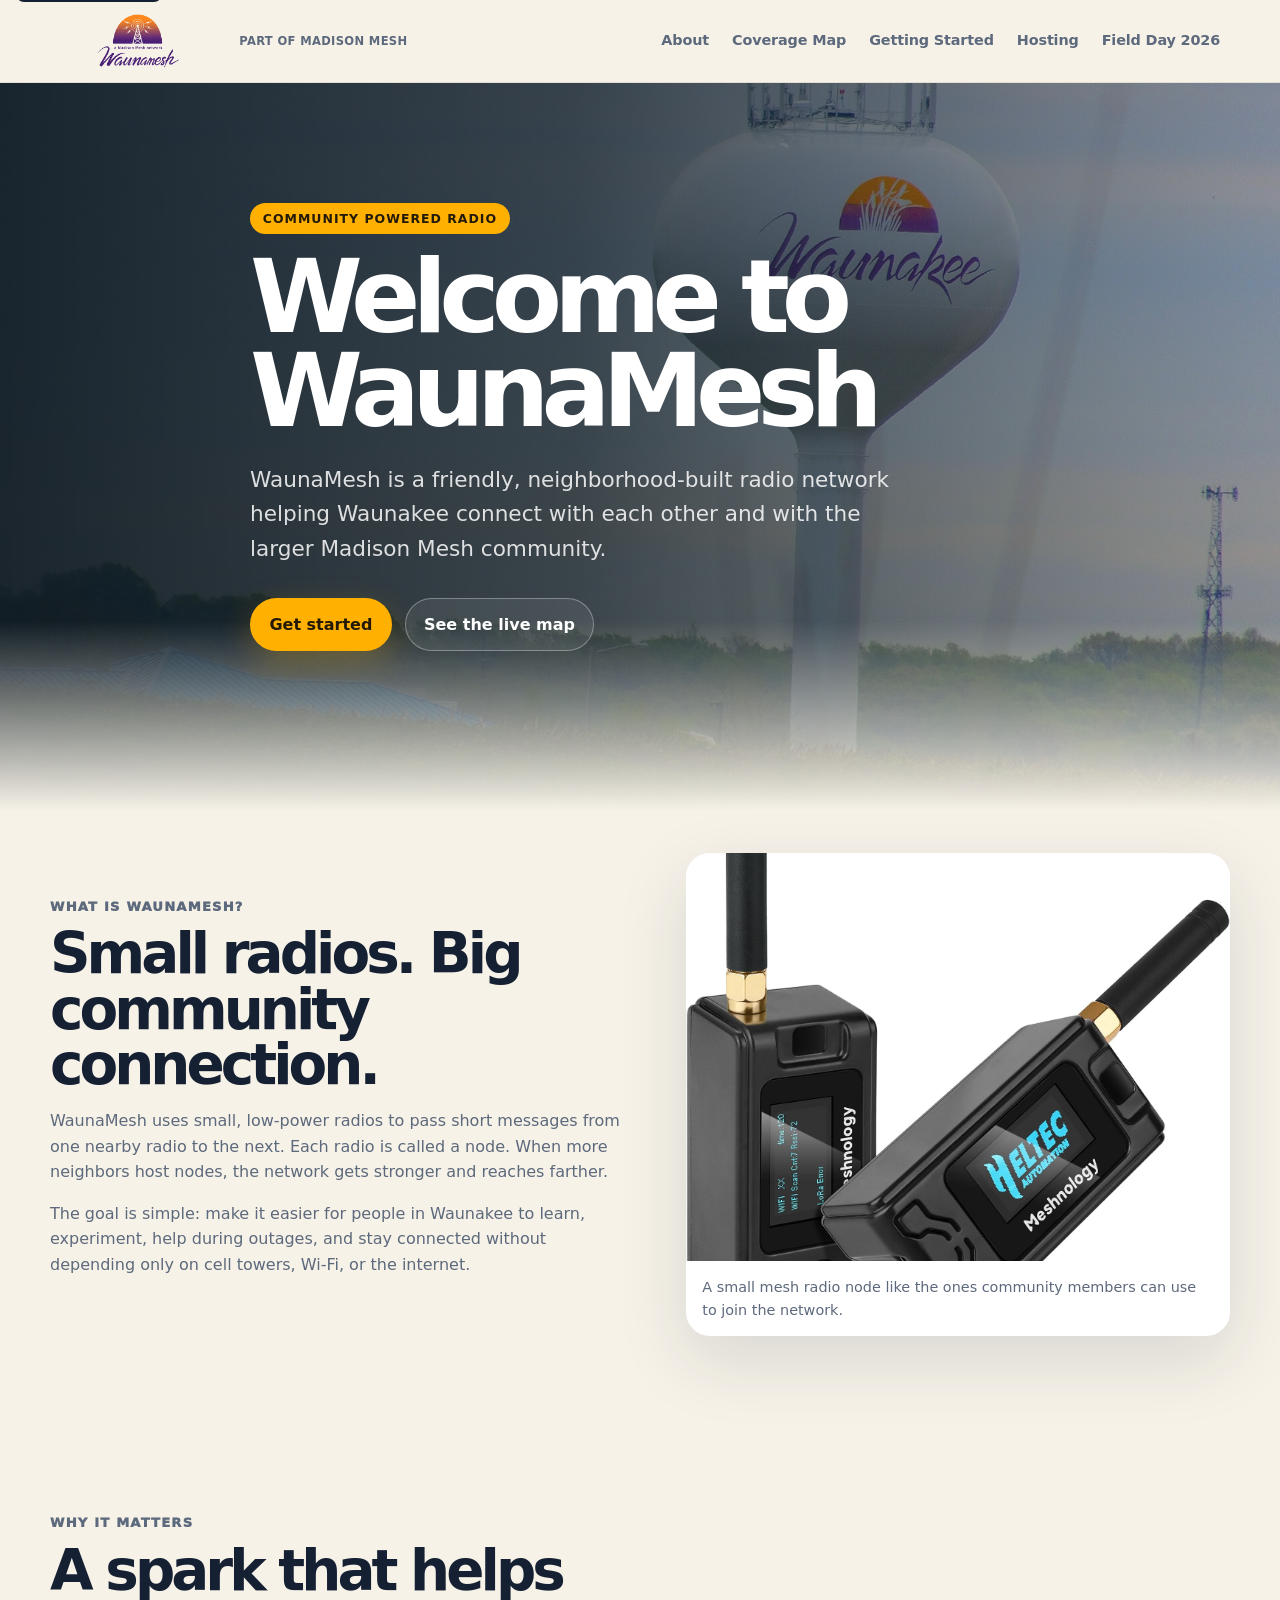
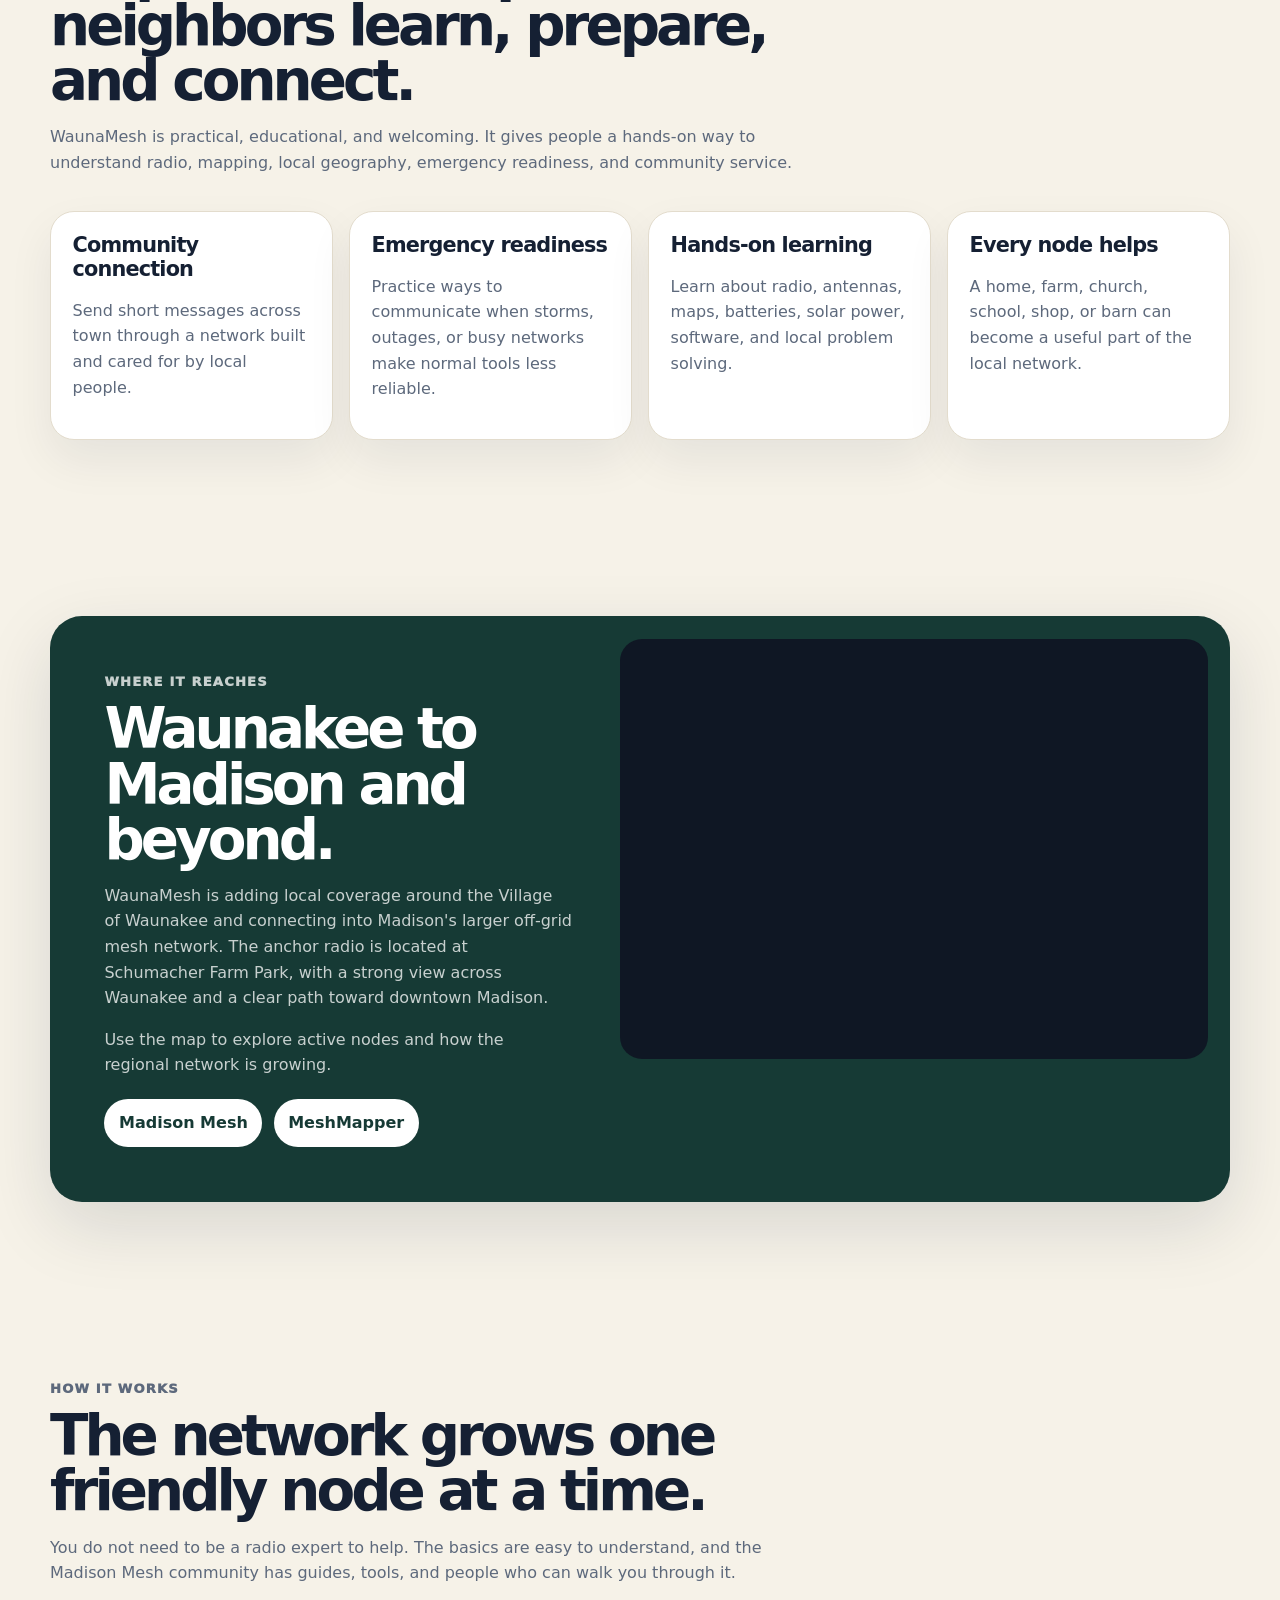
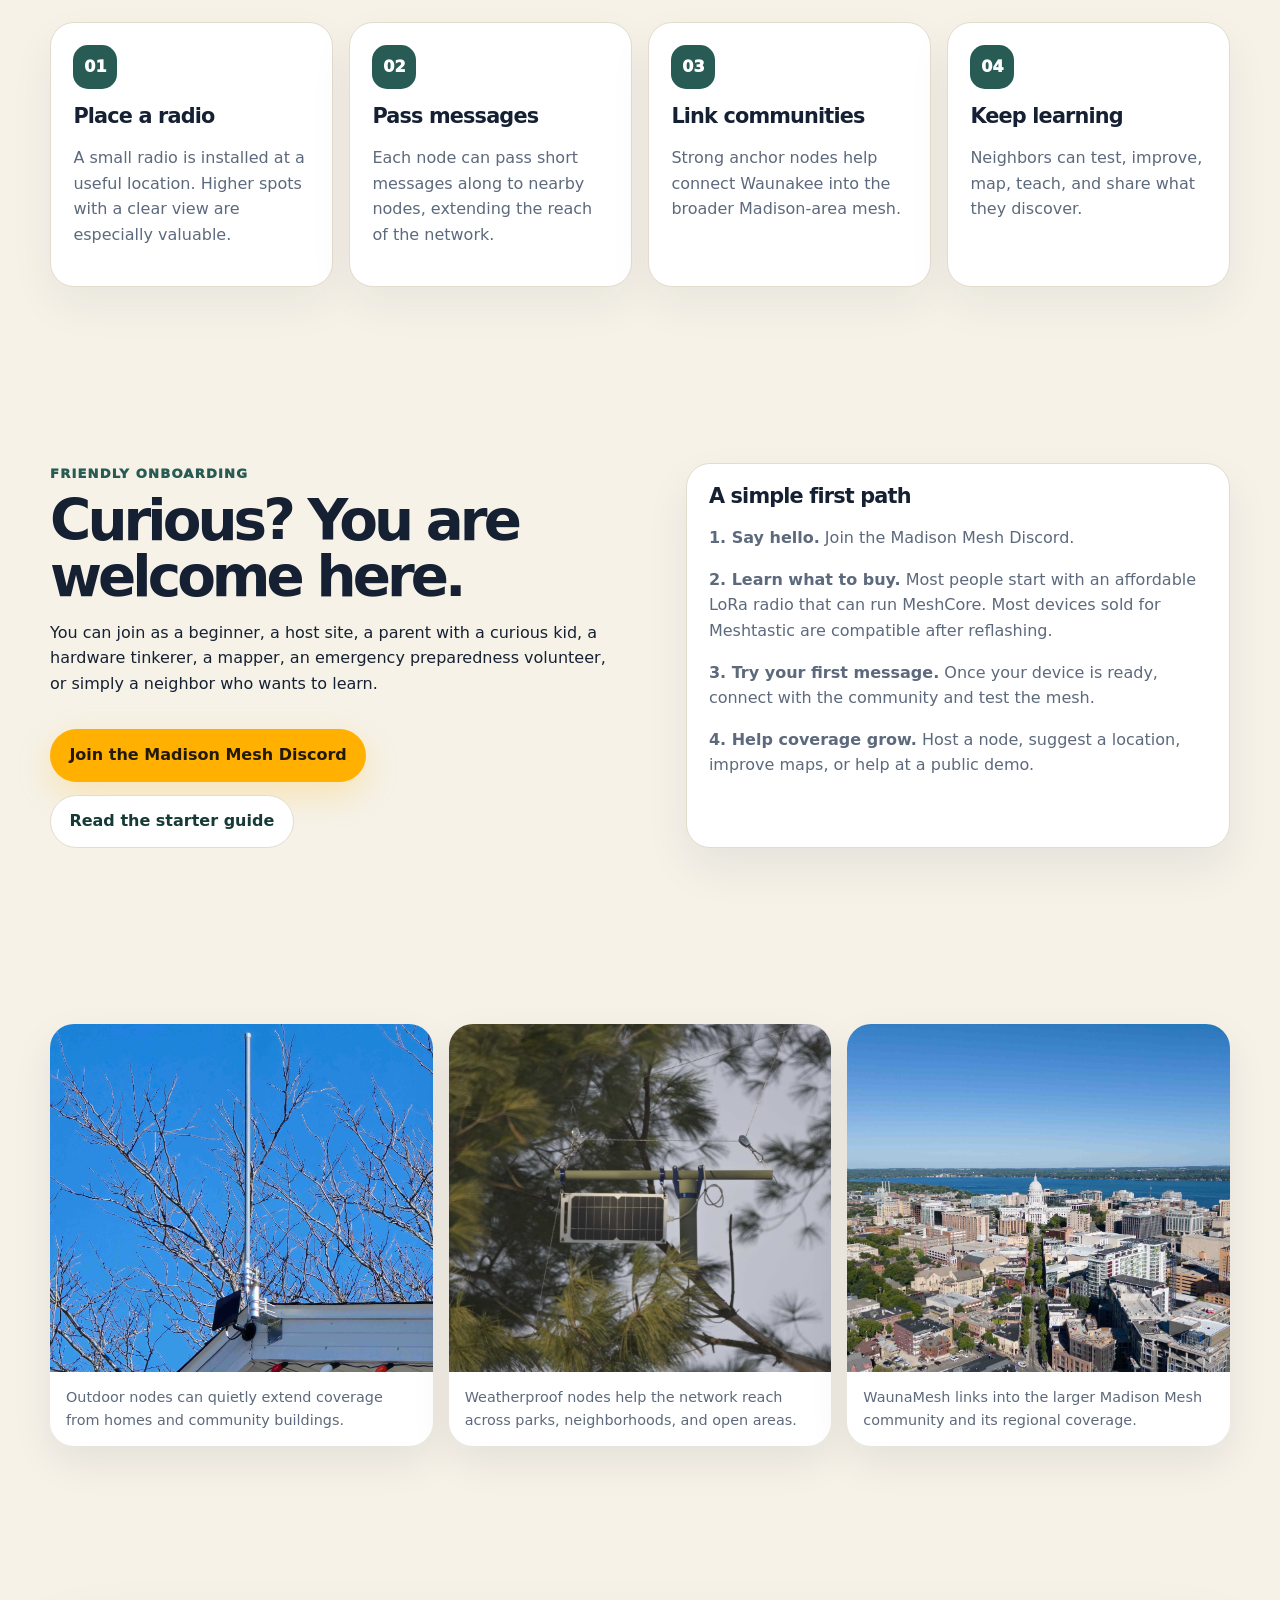
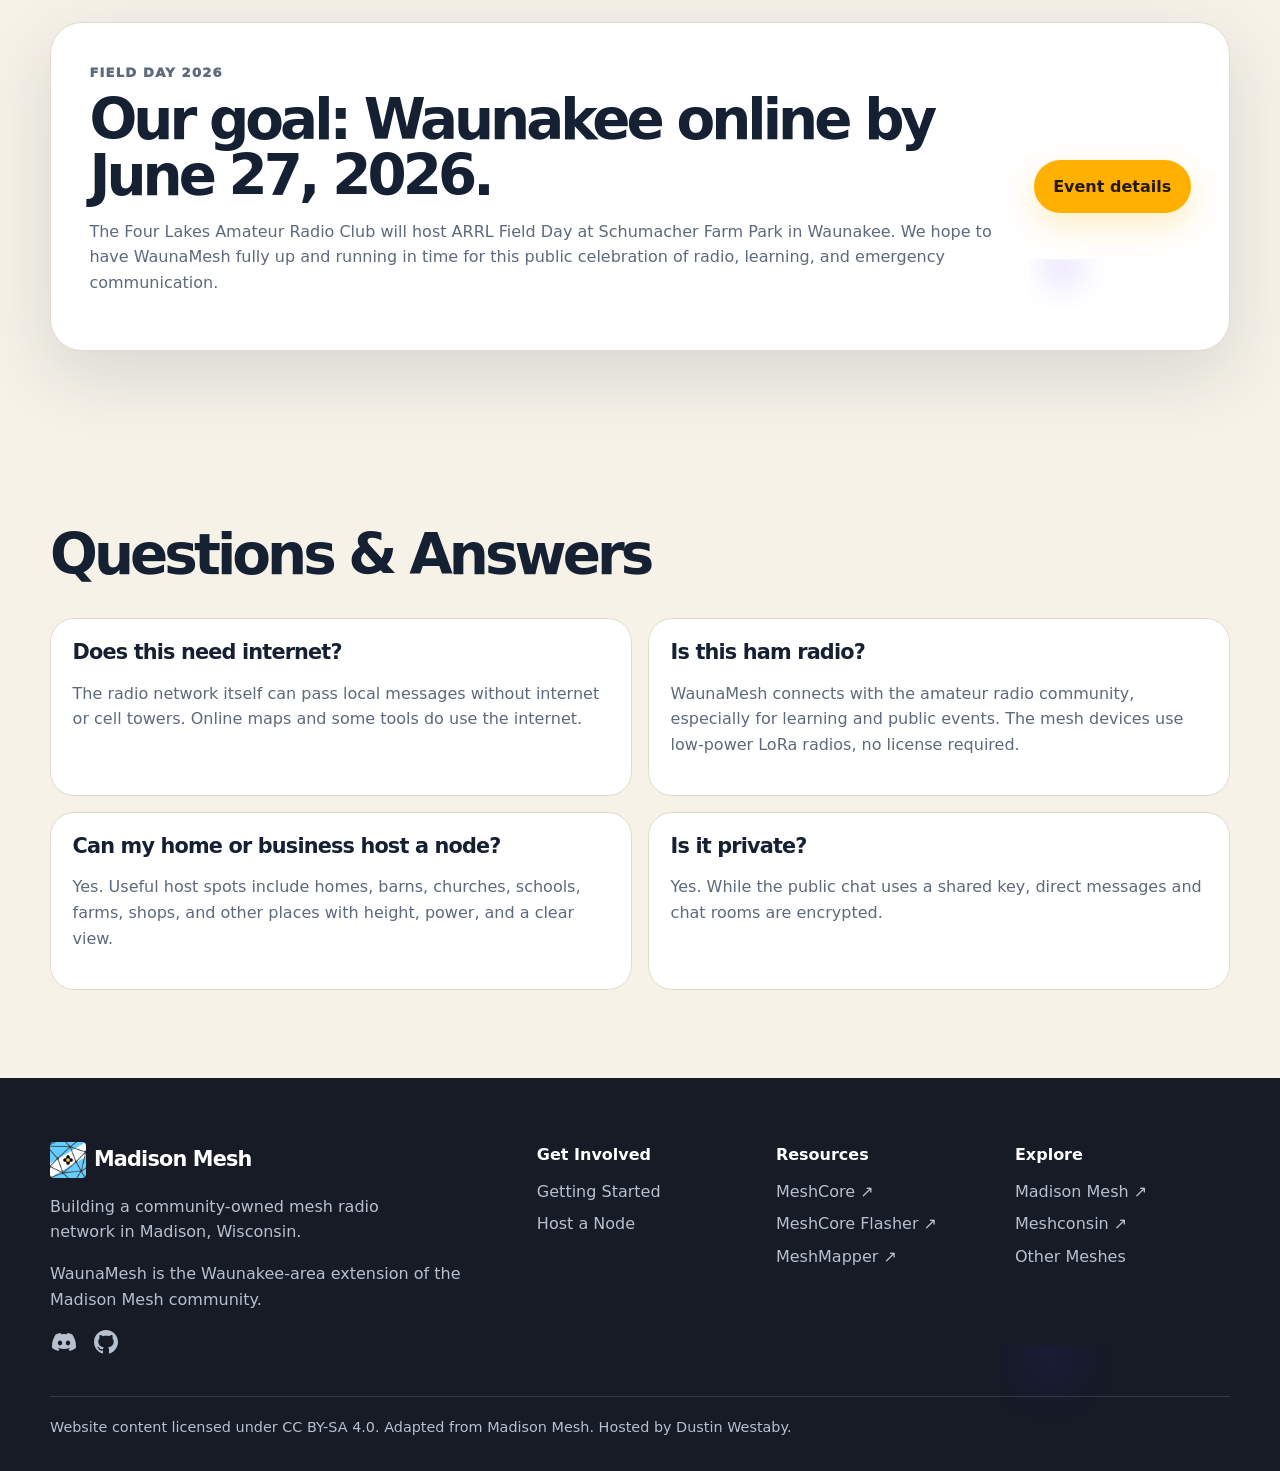
==== commit a3a1c713: "Side pages." ====
--- a/index.html
+++ b/index.html
@@ -30,11 +30,10 @@
 
       <nav id="main-navigation" aria-label="Main navigation">
         <ul class="nav-links">
-          <li><a href="#what">About WaunaMesh</a></li>
-          <li><a href="#why">Why It Matters</a></li>
+          <li><a href="#what">About</a></li>
           <li><a href="#where">Coverage Map</a></li>
-          <li><a href="#how">How It Works</a></li>
-          <li><a href="#get-started">Join WaunaMesh</a></li>
+          <li><a href="getting-started.html">Getting Started</a></li>
+          <li><a href="hosting.html">Hosting</a></li>
           <li><a href="#field-day">Field Day 2026</a></li>
         </ul>
       </nav>
@@ -114,7 +113,12 @@
               <!--<a class="pill-link" href="http://map.rflab.io/" target="_blank" rel="noopener noreferrer">RF Lab map</a>-->
             </div>
           </div>
-          <iframe class="map-embed" title="Madison MeshCore live map" src="https://msn.meshmapper.net/embed.php" loading="lazy"></iframe>
+          <iframe
+              class="map-embed"
+              title="Madison MeshCore live map"
+              src="https://msn.meshmapper.net/embed.php?lat=43.19194&lon=-89.45567&zoom=13&geofence=0"
+              loading="lazy">
+            </iframe>
         </div>
       </div>
     </section>
@@ -256,20 +260,16 @@
           <h4>Get Involved</h4>
           <ul class="larger-bottom">
             <li><a href="getting-started.html">Getting Started</a></li>
-          </ul>
-
-          <h4>Guides</h4>
-          <ul>
-            <li><a href="antenna-and-lora.html">Antenna and LoRa info</a></li>
-            <li><a href="build-a-node.html">Build a Node</a></li>
+            <li><a href="hosting.html">Host a Node</a></li>
           </ul>
         </div>
 
         <div class="footer-nav">
           <h4>Resources</h4>
           <ul>
-            <li><a href="host-a-node.html">Host a Node</a></li>
             <li><a href="https://meshcore.io/" target="_blank" rel="noopener noreferrer">MeshCore <span aria-hidden="true">&nearr;</span></a></li>
+            <li><a href="https://flasher.meshcore.io/" target="_blank" rel="noopener noreferrer">MeshCore Flasher <span aria-hidden="true">&nearr;</span></a></li>
+            <li><a href="https://msn.meshmapper.net/" target="_blank" rel="noopener noreferrer">MeshMapper <span aria-hidden="true">&nearr;</span></a></li>
           </ul>
         </div>
 
--- a/assets/css/styles.css
+++ b/assets/css/styles.css
@@ -839,3 +839,315 @@
     min-height: 330px;
   }
 }
+
+/* Interior pages */
+.page-main {
+  position: relative;
+  z-index: 3;
+}
+
+.page-hero {
+  position: relative;
+  overflow: hidden;
+  color: #fff;
+  background: var(--primary-dark);
+}
+
+.page-hero::before {
+  content: "";
+  position: absolute;
+  inset: 0;
+  background:
+    linear-gradient(90deg, rgba(12, 24, 33, 0.92) 0%, rgba(12, 24, 33, 0.72) 50%, rgba(12, 24, 33, 0.32) 100%),
+    url("../img/waunamesh/waunakee-water-tower.jpg") center / cover no-repeat;
+  transform: scale(1.01);
+}
+
+.page-hero::after {
+  content: "";
+  position: absolute;
+  inset: auto 0 0;
+  height: 90px;
+  background: linear-gradient(180deg, rgba(246, 242, 232, 0), var(--bg));
+}
+
+.page-hero-inner {
+  position: relative;
+  z-index: 2;
+  padding: 110px 0 130px;
+  max-width: 860px;
+}
+
+.compact-hero .page-hero-inner {
+  padding-top: 96px;
+  padding-bottom: 116px;
+}
+
+.page-hero h1 {
+  margin: 0;
+  font-size: clamp(2.8rem, 6vw, 5.4rem);
+  line-height: 0.95;
+  letter-spacing: -0.075em;
+}
+
+.page-hero p:not(.kicker) {
+  max-width: 720px;
+  color: rgba(255, 255, 255, 0.84);
+  font-size: clamp(1.05rem, 2vw, 1.28rem);
+}
+
+.narrow {
+  max-width: 940px;
+}
+
+.align-start {
+  align-items: start;
+}
+
+.inner-section {
+  padding-top: 58px;
+  padding-bottom: 0;
+}
+
+.guide-step {
+  display: grid;
+  grid-template-columns: 58px minmax(0, 1fr);
+  gap: 1.2rem;
+  padding: 1.6rem;
+  margin-bottom: 1rem;
+  background: #fff;
+  border: 1px solid var(--border);
+  border-radius: 28px;
+  box-shadow: 0 18px 45px rgba(16, 30, 54, 0.06);
+}
+
+.guide-step h2 {
+  font-size: clamp(1.75rem, 3vw, 2.8rem);
+  letter-spacing: -0.06em;
+}
+
+.guide-step p {
+  color: var(--muted);
+}
+
+.step-badge {
+  display: inline-grid;
+  place-items: center;
+  width: 48px;
+  height: 48px;
+  border-radius: 16px;
+  background: var(--primary);
+  color: #fff;
+  font-weight: 950;
+}
+
+.final-step {
+  background: var(--bg-soft);
+}
+
+.on-light .pill-link,
+.card .pill-link {
+  background: var(--primary-dark);
+  color: #fff;
+  border-color: var(--primary-dark);
+}
+
+.on-light .pill-link:hover,
+.on-light .pill-link:focus-visible,
+.card .pill-link:hover,
+.card .pill-link:focus-visible {
+  background: var(--primary);
+  color: #fff;
+}
+
+.note-box {
+  margin-top: 1rem;
+  padding: 1rem 1.1rem;
+  border-radius: 18px;
+  background: var(--accent-soft);
+  color: var(--primary-dark) !important;
+  font-weight: 750;
+}
+
+.app-grid {
+  display: grid;
+  grid-template-columns: repeat(3, minmax(0, 1fr));
+  gap: 0.9rem;
+  margin-top: 1.1rem;
+}
+
+.app-link {
+  display: flex;
+  align-items: center;
+  gap: 0.9rem;
+  min-height: 86px;
+  padding: 1rem;
+  border-radius: 22px;
+  background: var(--primary-dark);
+  color: #fff;
+  text-decoration: none;
+}
+
+.app-link:hover,
+.app-link:focus-visible {
+  background: var(--primary);
+  outline: none;
+}
+
+.app-link img {
+  width: 42px;
+  height: 42px;
+  object-fit: contain;
+  flex: 0 0 auto;
+}
+
+.app-link strong,
+.app-link small {
+  display: block;
+}
+
+.app-link small {
+  color: rgba(255, 255, 255, 0.72);
+}
+
+.text-icon {
+  display: inline-grid;
+  place-items: center;
+  width: 42px;
+  height: 42px;
+  border-radius: 14px;
+  background: var(--accent);
+  color: #241904;
+  font-weight: 950;
+}
+
+.plain-steps {
+  color: var(--muted);
+  padding-left: 1.35rem;
+}
+
+.plain-steps li + li {
+  margin-top: 0.75rem;
+}
+
+.three-card-grid {
+  grid-template-columns: repeat(3, minmax(0, 1fr));
+}
+
+.check-list {
+  color: var(--muted);
+  padding-left: 1.2rem;
+  margin-bottom: 0;
+}
+
+.check-list li + li {
+  margin-top: 0.55rem;
+}
+
+.faq-list {
+  background: #fff;
+  border: 1px solid var(--border);
+  border-radius: 28px;
+  overflow: hidden;
+  box-shadow: 0 18px 45px rgba(16, 30, 54, 0.06);
+}
+
+.faq-item {
+  padding: 1.3rem 1.5rem;
+  border-bottom: 1px solid var(--border);
+}
+
+.faq-item:last-child {
+  border-bottom: 0;
+}
+
+.faq-item h3 {
+  color: var(--primary-dark);
+}
+
+.faq-item p {
+  margin-bottom: 0;
+  color: var(--muted);
+}
+
+.card-highlight {
+  border-color: rgba(40, 91, 84, 0.35);
+  background: var(--bg-soft);
+}
+
+.card-badge {
+  display: inline-flex;
+  margin-bottom: 0.75rem;
+  padding: 0.2rem 0.6rem;
+  border-radius: 999px;
+  background: var(--accent);
+  color: #241904;
+  font-size: 0.72rem;
+  font-weight: 900;
+  text-transform: uppercase;
+  letter-spacing: 0.06em;
+}
+
+.mesh-table-wrap {
+  overflow-x: auto;
+  background: #fff;
+  border: 1px solid var(--border);
+  border-radius: 24px;
+  box-shadow: 0 18px 45px rgba(16, 30, 54, 0.06);
+}
+
+.mesh-table {
+  width: 100%;
+  border-collapse: collapse;
+  min-width: 680px;
+}
+
+.mesh-table th,
+.mesh-table td {
+  text-align: left;
+  padding: 0.9rem 1rem;
+  border-bottom: 1px solid var(--border);
+  vertical-align: top;
+}
+
+.mesh-table tr:last-child td {
+  border-bottom: 0;
+}
+
+.mesh-table th {
+  color: var(--primary-dark);
+  font-size: 0.78rem;
+  text-transform: uppercase;
+  letter-spacing: 0.08em;
+}
+
+.mesh-table td {
+  color: var(--muted);
+}
+
+.mesh-table a,
+.card a,
+.guide-step a:not(.pill-link),
+.faq-item a {
+  color: var(--primary-dark);
+  font-weight: 850;
+}
+
+@media (max-width: 980px) {
+  .three-card-grid,
+  .app-grid {
+    grid-template-columns: 1fr;
+  }
+}
+
+@media (max-width: 720px) {
+  .page-hero-inner {
+    padding: 78px 0 104px;
+  }
+
+  .guide-step {
+    grid-template-columns: 1fr;
+    padding: 1.25rem;
+  }
+}
+
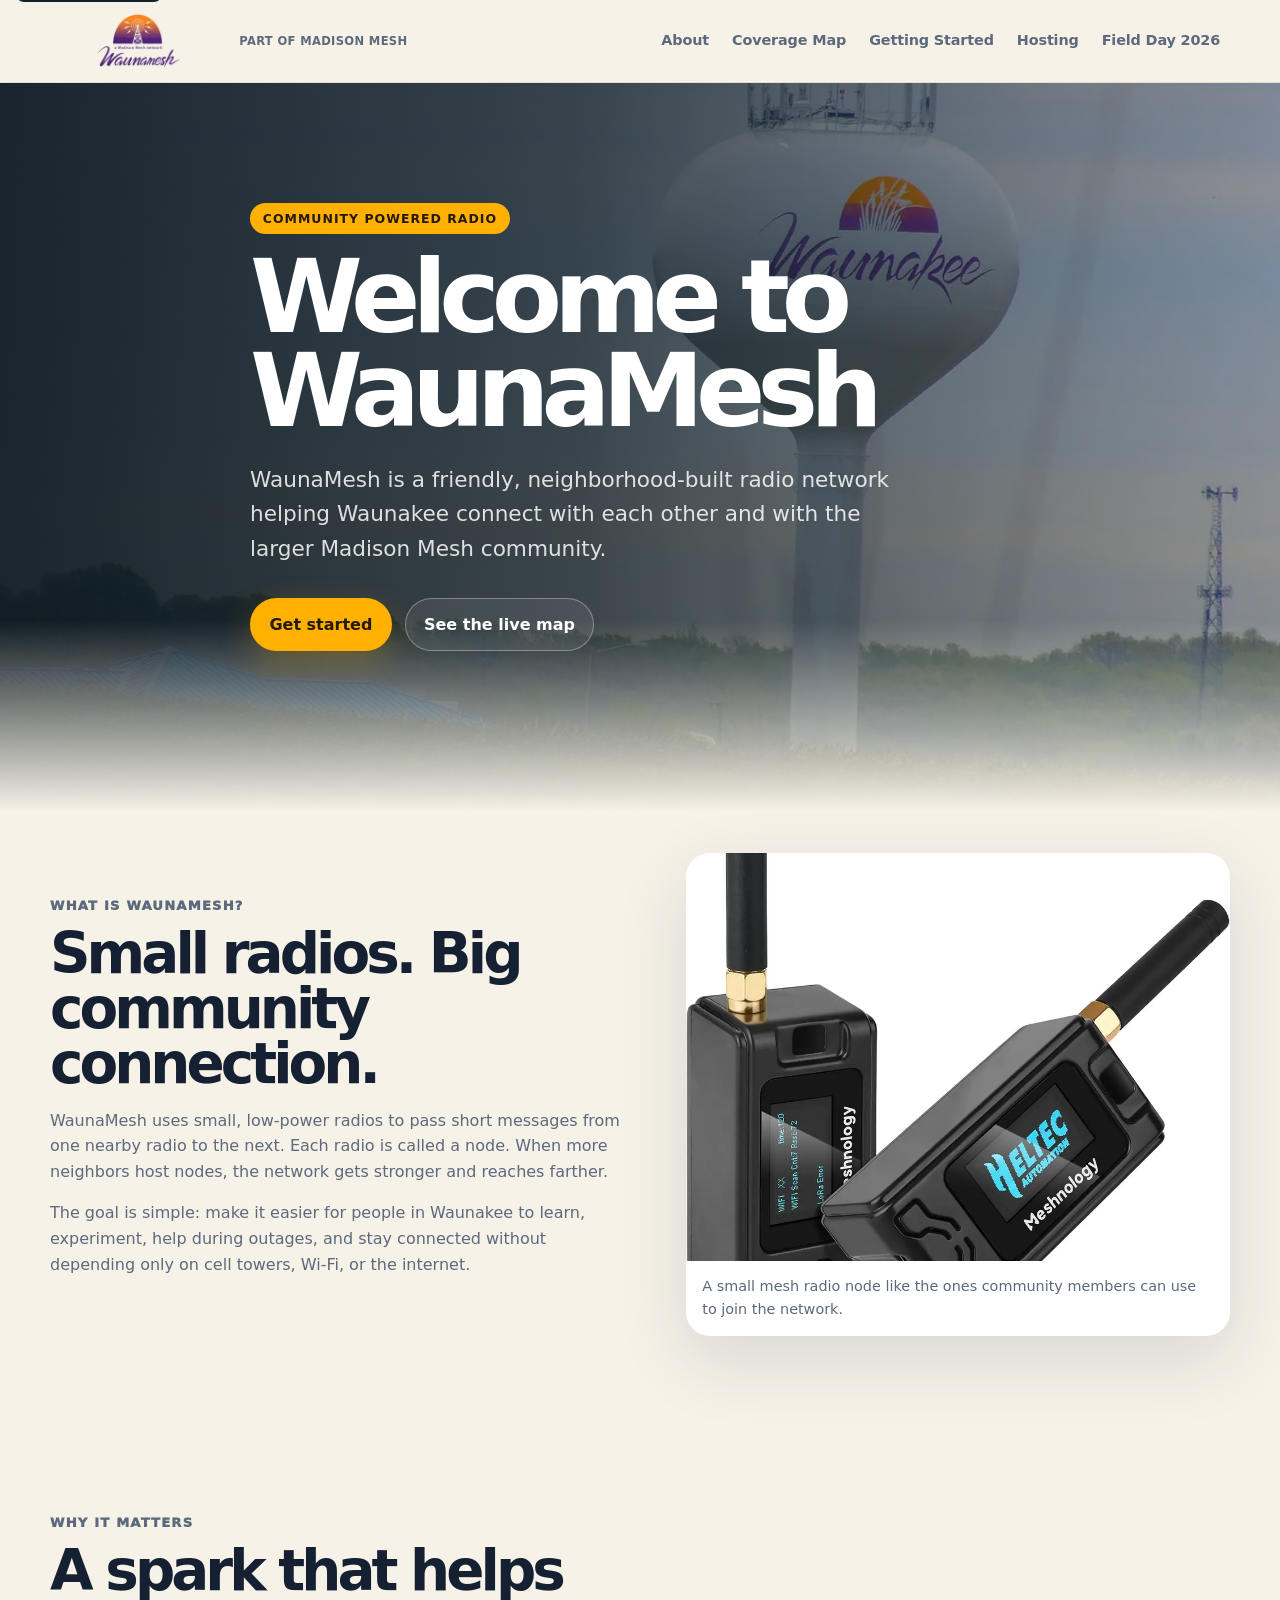
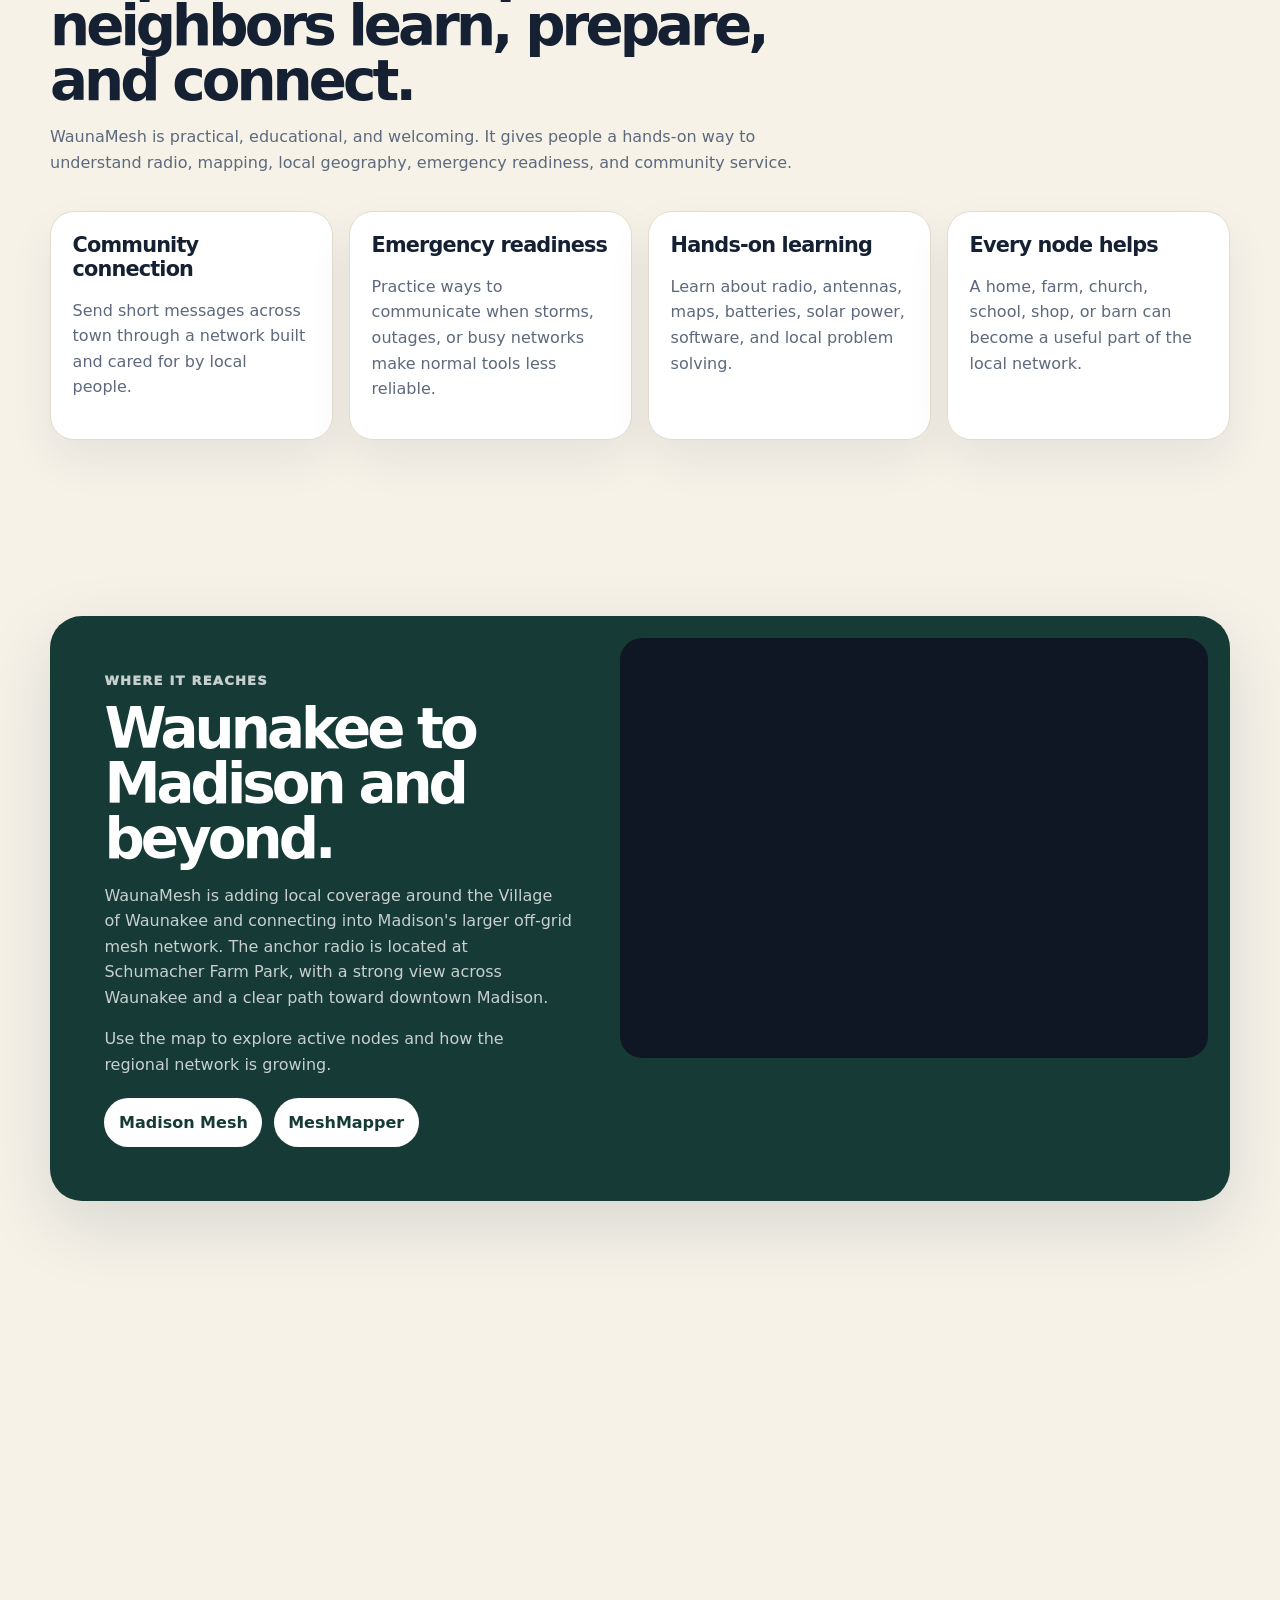
==== commit 718ab9fc: "Shrinkify." ====
--- a/index.html
+++ b/index.html
@@ -6,6 +6,7 @@
   <title>WaunaMesh | Community radio for Waunakee</title>
   <meta name="description" content="WaunaMesh is a community-powered mesh radio project helping Waunakee stay connected, learn together, and link into the Madison Mesh network.">
   <link rel="icon" href="favicon.ico">
+  <link rel="preload" href="assets/img/waunamesh/waunakee-water-tower-1600.webp" as="image" type="image/webp" fetchpriority="high">
   <link rel="stylesheet" href="assets/css/styles.css">
 </head>
 <body>
@@ -14,8 +15,8 @@
   <header class="site-header" id="site-header">
     <div class="container nav-inner">
       <a class="brand" href="#top" aria-label="WaunaMesh home">
-        <img class="brand-logo" src="assets/img/waunamesh/waunamesh-logo-transparent.png" alt="WaunaMesh">
-        <img class="brand-mark" src="assets/img/waunamesh/waunamesh-logo-icon.png" alt="" aria-hidden="true">
+        <img class="brand-logo" src="assets/img/waunamesh/waunamesh-logo-transparent.png" alt="WaunaMesh" width="356" height="228" decoding="async">
+        <img class="brand-mark" src="assets/img/waunamesh/waunamesh-logo-icon.png" alt="" aria-hidden="true" width="108" height="108" decoding="async">
         <span class="brand-copy">
           <span class="brand-name">WaunaMesh</span>
           <span class="brand-subtitle">Part of Madison Mesh</span>
@@ -63,7 +64,10 @@
         </div>
         <div class="feature-image">
           <div class="image-card">
-            <img src="assets/img/waunamesh/heltec-meshcore-radio.jpg" alt="A small handheld mesh radio node on a table">
+            <picture>
+              <source srcset="assets/img/waunamesh/heltec-meshcore-radio-960.webp" type="image/webp">
+              <img src="assets/img/waunamesh/heltec-meshcore-radio.jpg" alt="A small handheld mesh radio node on a table" width="960" height="976" loading="lazy" decoding="async">
+            </picture>
             <div class="image-caption">A small mesh radio node like the ones community members can use to join the network.</div>
           </div>
         </div>
@@ -117,7 +121,7 @@
               class="map-embed"
               title="Madison MeshCore live map"
               src="https://msn.meshmapper.net/embed.php?lat=43.19194&lon=-89.45567&zoom=13&geofence=0"
-              loading="lazy">
+              loading="lazy" width="1180" height="420" referrerpolicy="no-referrer-when-downgrade">
             </iframe>
         </div>
       </div>
@@ -176,15 +180,24 @@
     <section class="section" aria-label="Project gallery">
       <div class="container gallery">
         <figure>
-          <img src="assets/img/madmesh/node-eave.jpg" alt="A mesh radio node mounted under a roof eave">
+          <picture>
+            <source srcset="assets/img/madmesh/node-eave-900.webp" type="image/webp">
+            <img src="assets/img/madmesh/node-eave.jpg" alt="A mesh radio node mounted under a roof eave" width="900" height="1200" loading="lazy" decoding="async">
+          </picture>
           <figcaption>Outdoor nodes can quietly extend coverage from homes and community buildings.</figcaption>
         </figure>
         <figure>
-          <img src="assets/img/madmesh/tree-node-hanging.jpg" alt="A weatherproof mesh radio node hanging outdoors">
+          <picture>
+            <source srcset="assets/img/madmesh/tree-node-hanging-900.webp" type="image/webp">
+            <img src="assets/img/madmesh/tree-node-hanging.jpg" alt="A weatherproof mesh radio node hanging outdoors" width="900" height="601" loading="lazy" decoding="async">
+          </picture>
           <figcaption>Weatherproof nodes help the network reach across parks, neighborhoods, and open areas.</figcaption>
         </figure>
         <figure>
-          <img src="assets/img/madmesh/state-street-wide.jpg" alt="A wide view of State Street in Madison">
+          <picture>
+            <source srcset="assets/img/madmesh/state-street-wide-900.webp" type="image/webp">
+            <img src="assets/img/madmesh/state-street-wide.jpg" alt="A wide view of State Street in Madison" width="900" height="467" loading="lazy" decoding="async">
+          </picture>
           <figcaption>WaunaMesh links into the larger Madison Mesh community and its regional coverage.</figcaption>
         </figure>
       </div>
@@ -235,7 +248,7 @@
     <div class="footer-inner">
       <div class="footer-brand">
         <div class="footer-brand-logo">
-          <img src="assets/img/madmesh/logo.png" alt="Madison Mesh logo" width="36" height="36">
+          <img src="assets/img/madmesh/logo.png" alt="Madison Mesh logo" width="36" height="36" loading="lazy" decoding="async">
           <h3>Madison Mesh</h3>
         </div>
         <p>Building a community-owned mesh radio<br>network in Madison, Wisconsin.</p>
@@ -294,22 +307,6 @@
     </div>
   </footer>
 
-  <script>
-    const siteHeader = document.getElementById('site-header');
-    const navToggle = siteHeader.querySelector('.nav-toggle');
-    const navLinks = siteHeader.querySelectorAll('.nav-links a');
-
-    navToggle.addEventListener('click', () => {
-      const isOpen = siteHeader.classList.toggle('is-open');
-      navToggle.setAttribute('aria-expanded', String(isOpen));
-    });
-
-    navLinks.forEach((link) => {
-      link.addEventListener('click', () => {
-        siteHeader.classList.remove('is-open');
-        navToggle.setAttribute('aria-expanded', 'false');
-      });
-    });
-  </script>
+  <script src="assets/js/site.js" defer></script>
 </body>
 </html>
--- a/assets/css/styles.css
+++ b/assets/css/styles.css
@@ -25,6 +25,12 @@
   scroll-behavior: smooth;
 }
 
+@media (prefers-reduced-motion: reduce) {
+  html {
+    scroll-behavior: auto;
+  }
+}
+
 body {
   margin: 0;
   font-family: Inter, ui-sans-serif, system-ui, -apple-system, BlinkMacSystemFont, "Segoe UI", sans-serif;
@@ -35,6 +41,7 @@
 
 img {
   max-width: 100%;
+  height: auto;
   display: block;
 }
 
@@ -186,6 +193,15 @@
   background:
     linear-gradient(90deg, rgba(12, 24, 33, 0.92) 0%, rgba(12, 24, 33, 0.74) 45%, rgba(12, 24, 33, 0.22) 100%),
     url("../img/waunamesh/waunakee-water-tower.jpg") center / cover no-repeat;
+  background-image:
+    linear-gradient(90deg, rgba(12, 24, 33, 0.92) 0%, rgba(12, 24, 33, 0.74) 45%, rgba(12, 24, 33, 0.22) 100%),
+    image-set(
+      url("../img/waunamesh/waunakee-water-tower-1600.webp") type("image/webp"),
+      url("../img/waunamesh/waunakee-water-tower.jpg") type("image/jpeg")
+    );
+  background-position: center;
+  background-size: cover;
+  background-repeat: no-repeat;
   transform: scale(1.01);
 }
 
@@ -287,6 +303,14 @@
   padding: 88px 0;
 }
 
+@supports (content-visibility: auto) {
+  .section,
+  .site-footer {
+    content-visibility: auto;
+    contain-intrinsic-size: 1px 700px;
+  }
+}
+
 .section.tight {
   padding-top: 42px;
 }
@@ -528,8 +552,8 @@
   inset: auto -40px -60px auto;
   width: 240px;
   height: 240px;
-  background: url("../img/template/footer-color-shape.png") center / contain no-repeat;
-  opacity: 0.2;
+  background: radial-gradient(circle, rgba(255, 176, 0, 0.32), rgba(255, 176, 0, 0) 68%);
+  opacity: 0.8;
   pointer-events: none;
 }
 
@@ -616,8 +640,8 @@
   bottom: -100px;
   width: 360px;
   height: 360px;
-  background: url("../img/template/footer-color-shape.png") center / contain no-repeat;
-  opacity: 0.16;
+  background: radial-gradient(circle, rgba(255, 176, 0, 0.28), rgba(255, 176, 0, 0) 68%);
+  opacity: 0.65;
 }
 
 .footer-inner {
@@ -860,6 +884,15 @@
   background:
     linear-gradient(90deg, rgba(12, 24, 33, 0.92) 0%, rgba(12, 24, 33, 0.72) 50%, rgba(12, 24, 33, 0.32) 100%),
     url("../img/waunamesh/waunakee-water-tower.jpg") center / cover no-repeat;
+  background-image:
+    linear-gradient(90deg, rgba(12, 24, 33, 0.92) 0%, rgba(12, 24, 33, 0.72) 50%, rgba(12, 24, 33, 0.32) 100%),
+    image-set(
+      url("../img/waunamesh/waunakee-water-tower-1600.webp") type("image/webp"),
+      url("../img/waunamesh/waunakee-water-tower.jpg") type("image/jpeg")
+    );
+  background-position: center;
+  background-size: cover;
+  background-repeat: no-repeat;
   transform: scale(1.01);
 }
 
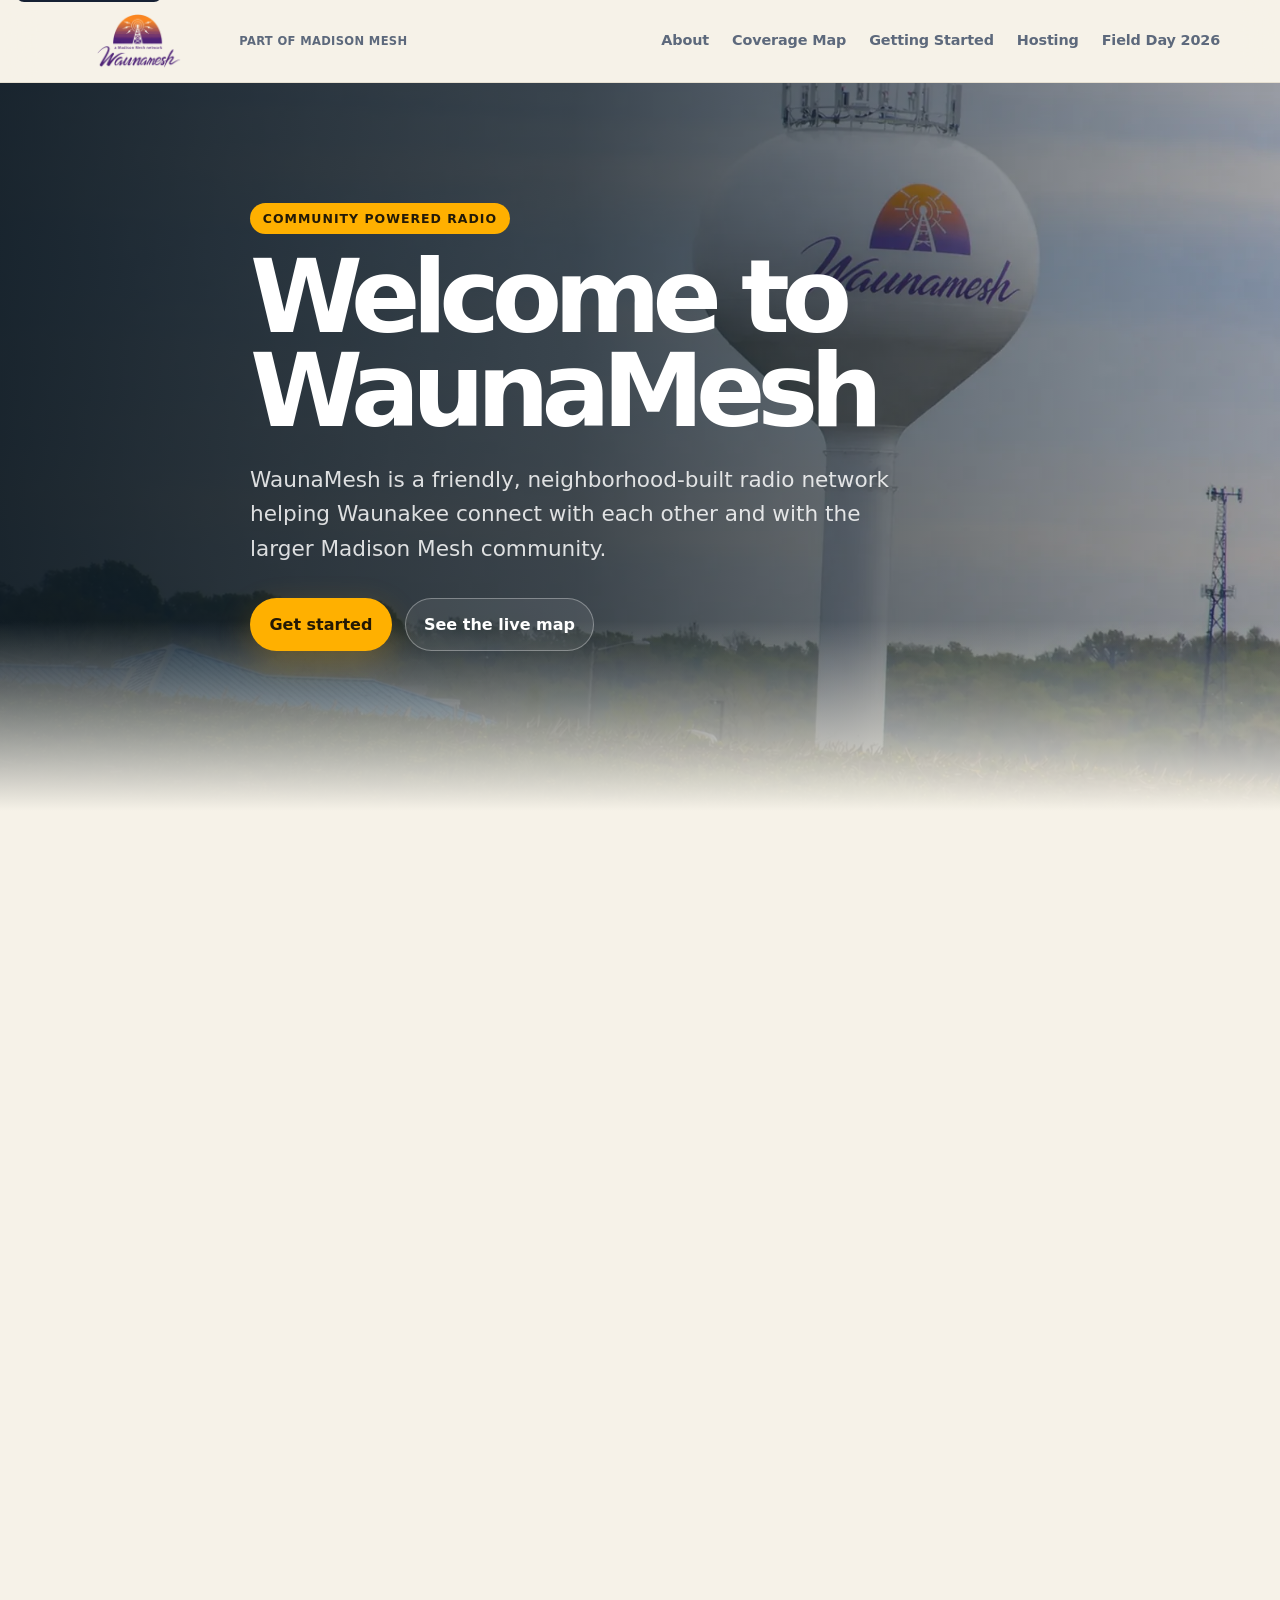
==== commit 39f14b99: "Photo credit." ====
--- a/index.html
+++ b/index.html
@@ -1,3 +1,4 @@
+
 <!doctype html>
 <html lang="en">
 <head>
@@ -198,7 +199,10 @@
             <source srcset="assets/img/madmesh/state-street-wide-900.webp" type="image/webp">
             <img src="assets/img/madmesh/state-street-wide.jpg" alt="A wide view of State Street in Madison" width="900" height="467" loading="lazy" decoding="async">
           </picture>
-          <figcaption>WaunaMesh links into the larger Madison Mesh community and its regional coverage.</figcaption>
+          <figcaption>
+            WaunaMesh links into the larger Madison Mesh community and its regional coverage.
+            <small style="display: block; opacity: 0.8; margin-top: 0.25rem;">Photo &copy; Sam Askling</small>
+          </figcaption>
         </figure>
       </div>
     </section>
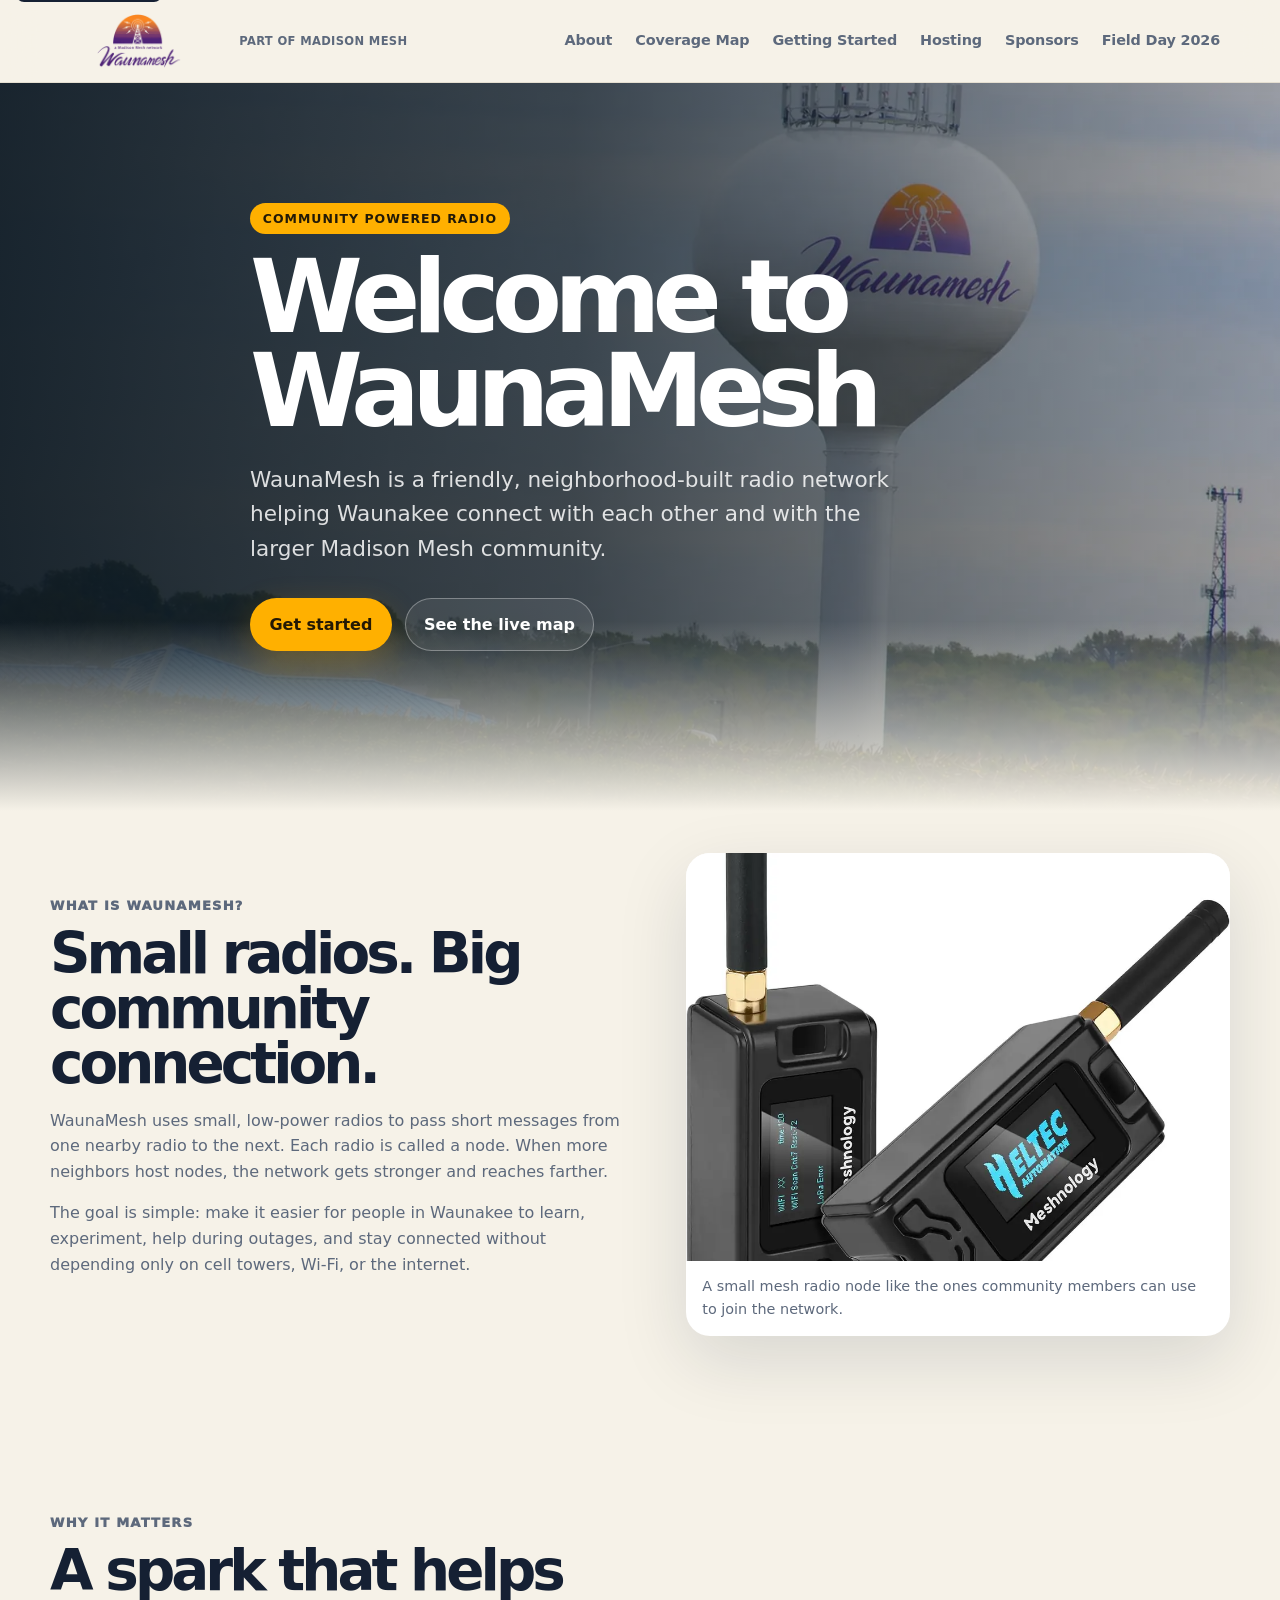
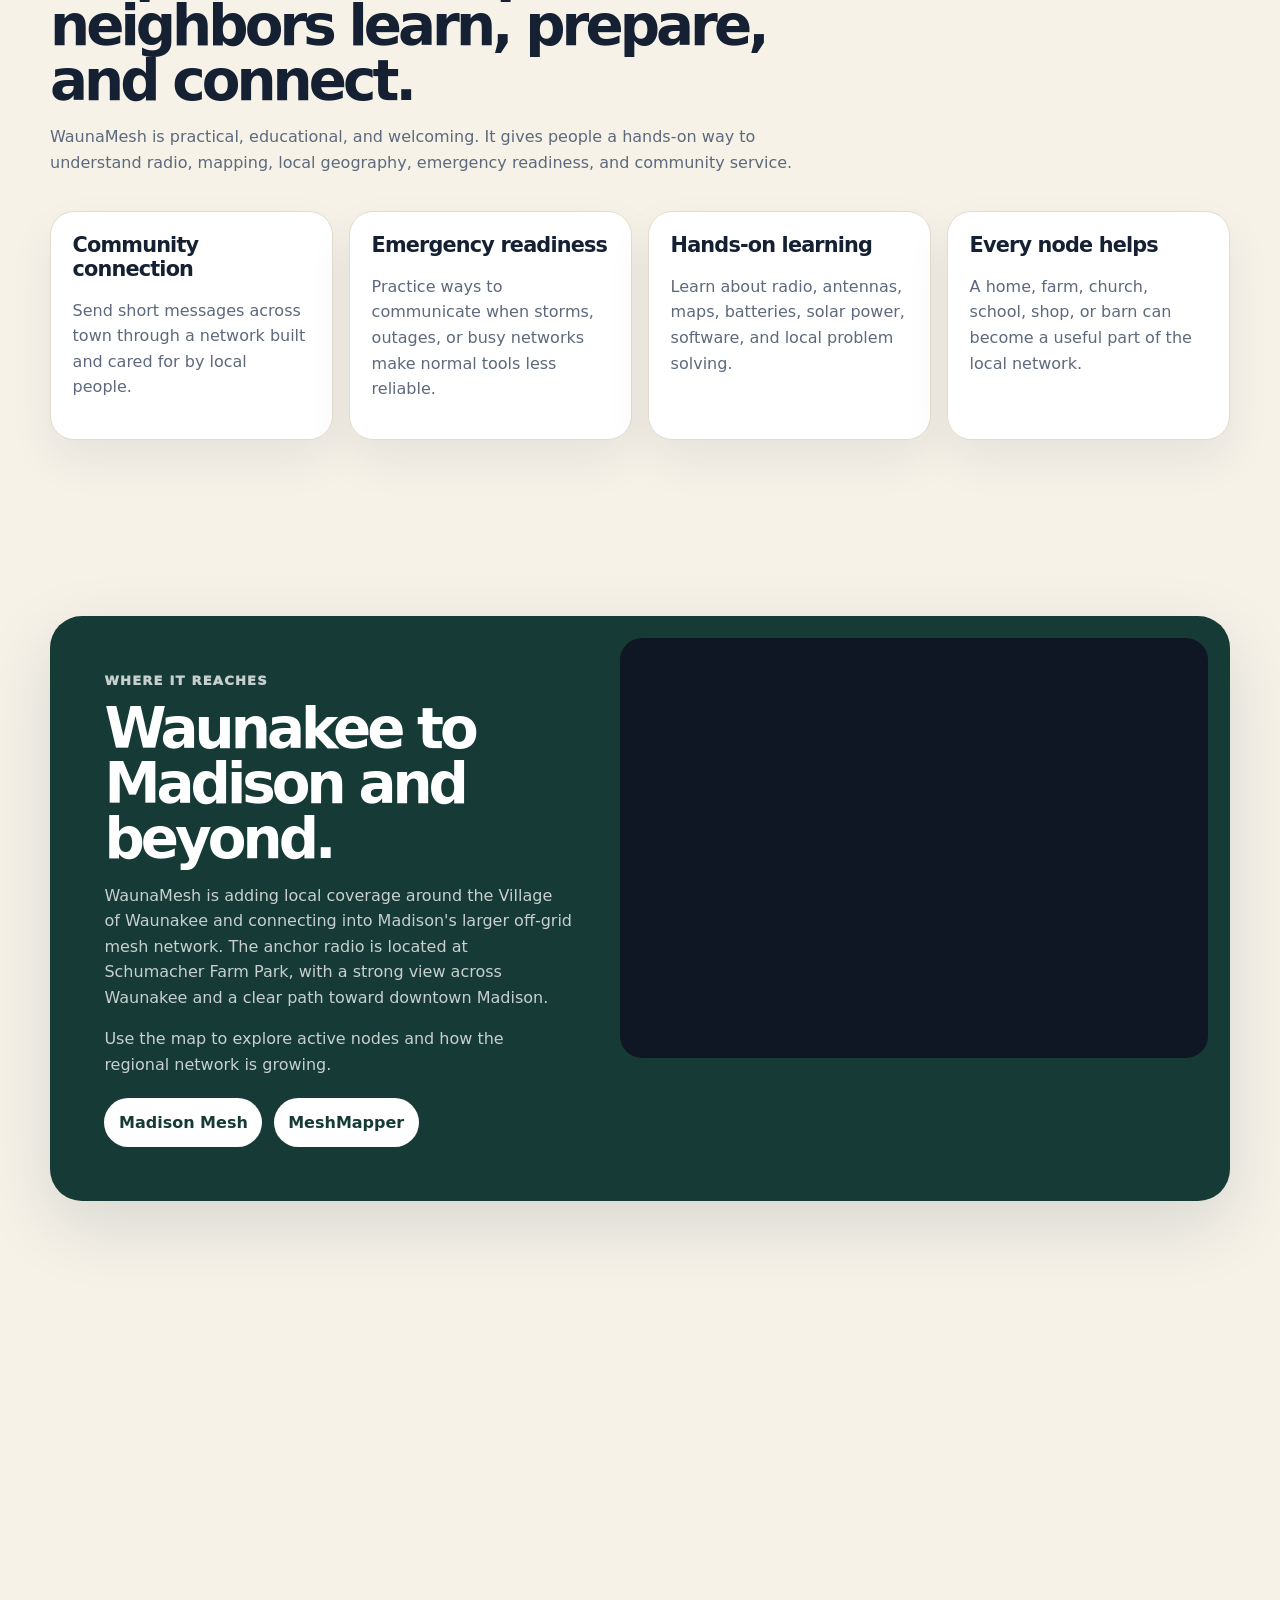
==== commit 2695351c: "Sponsors." ====
--- a/index.html
+++ b/index.html
@@ -36,6 +36,7 @@
           <li><a href="#where">Coverage Map</a></li>
           <li><a href="getting-started.html">Getting Started</a></li>
           <li><a href="hosting.html">Hosting</a></li>
+          <li><a href="#sponsors">Sponsors</a></li>
           <li><a href="#field-day">Field Day 2026</a></li>
         </ul>
       </nav>
@@ -220,6 +221,36 @@
       </div>
     </section>
 
+    <section class="section" id="sponsors" aria-labelledby="sponsors-title">
+      <div class="container">
+        <div class="sponsor-panel">
+          <div class="section-header sponsor-header">
+            <p class="kicker">Community sponsors</p>
+            <h2 id="sponsors-title">Local partners helping WaunaMesh grow.</h2>
+            <p>Thank you to the organizations and neighbors supporting local mesh radio education, hosting, and community readiness.</p>
+          </div>
+
+          <div class="sponsor-grid" aria-label="WaunaMesh sponsors">
+            <a class="sponsor-card" href="https://explorepeace.org/" target="_blank" rel="noopener noreferrer">
+              <span class="sponsor-label">Sponsor</span>
+              <h3>Peace Lutheran Church</h3>
+              <p>Waunakee, Wisconsin (explorepeace.org)</p>
+            </a>
+            <a class="sponsor-card" href="https://w9jz.org/" target="_blank" rel="noopener noreferrer">
+              <span class="sponsor-label">Sponsor</span>
+              <h3>Four Lakes Amateur Radio Club</h3>
+              <p>Amateur radio community partner (w9jz.org)</p>
+            </a>
+            <a class="sponsor-card" href="https://westaby.net/" target="_blank" rel="noopener noreferrer">
+              <span class="sponsor-label">Sponsor</span>
+              <h3>Westaby Entertainment LLC</h3>
+              <p>Local support (westaby.net)</p>
+            </a>
+          </div>
+        </div>
+      </div>
+    </section>
+
     <section class="section" aria-label="Frequently asked questions">
       <div class="container">
         <div class="section-header">
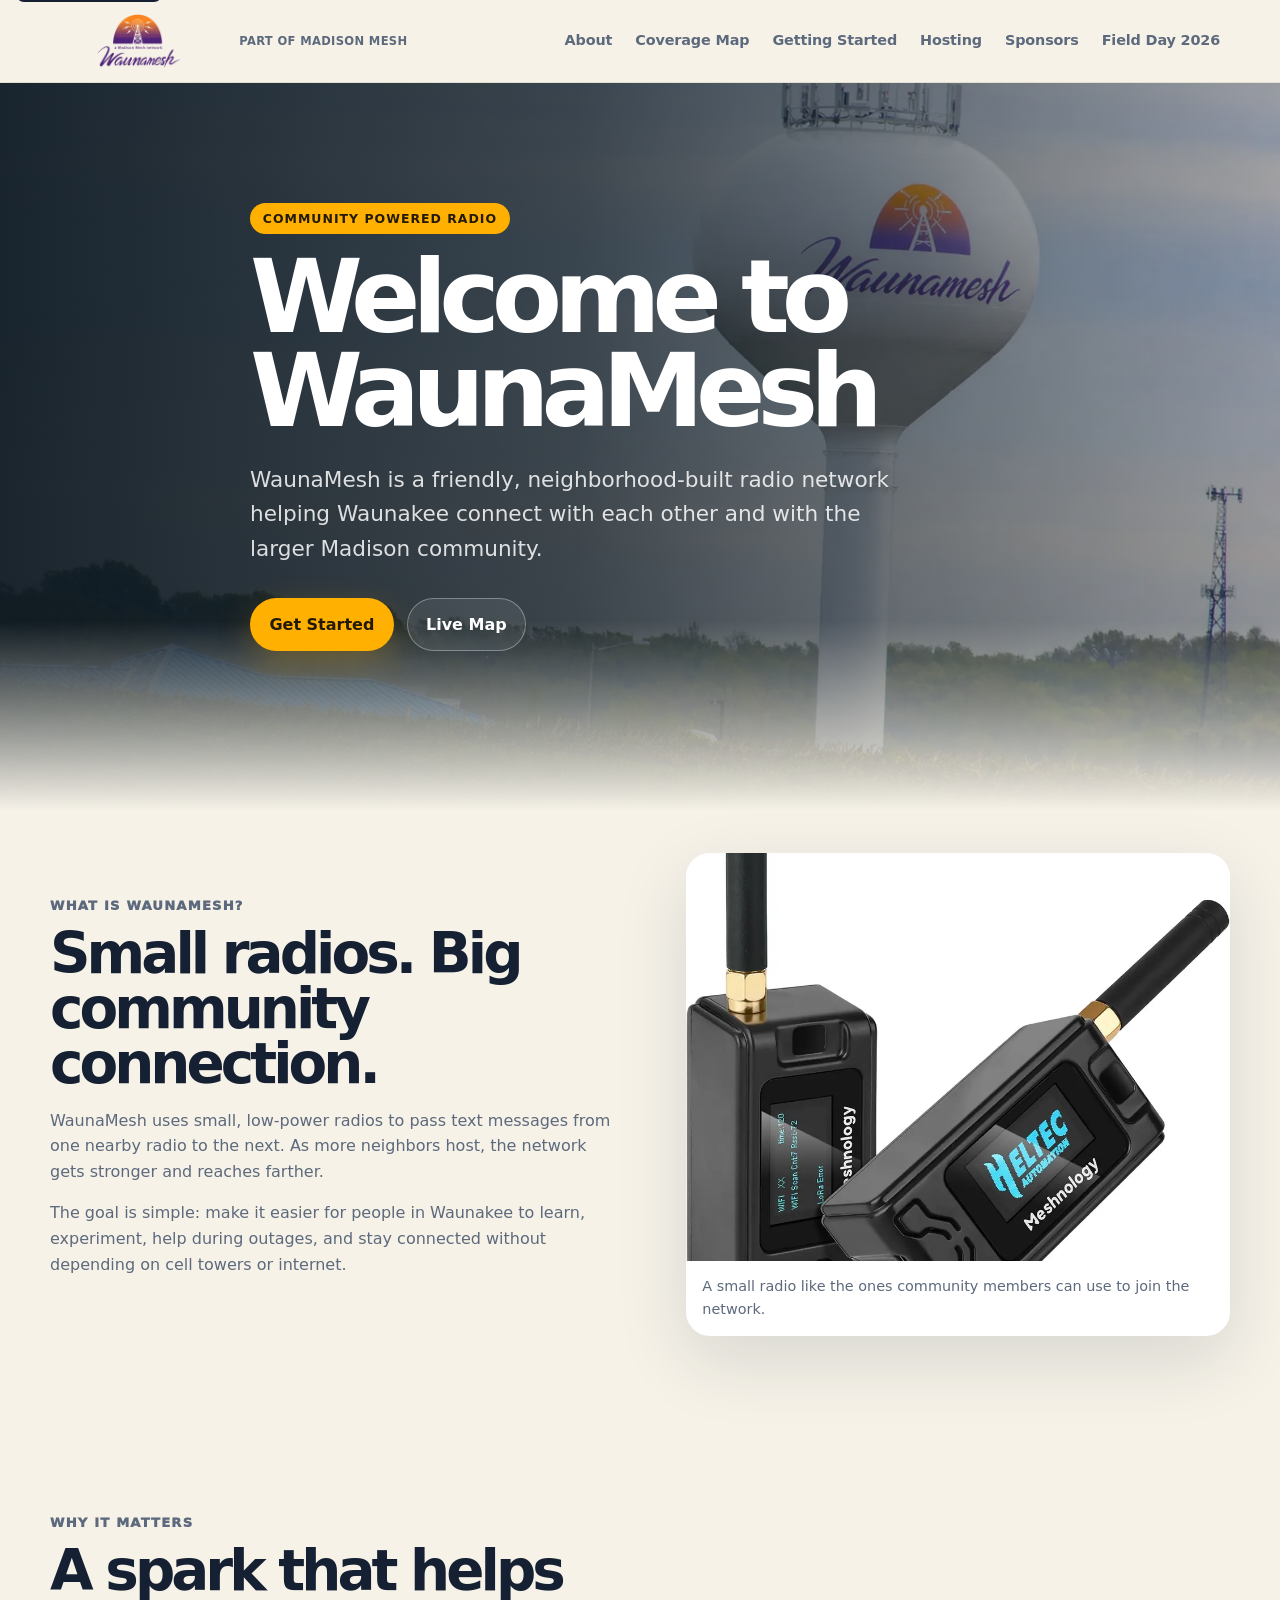
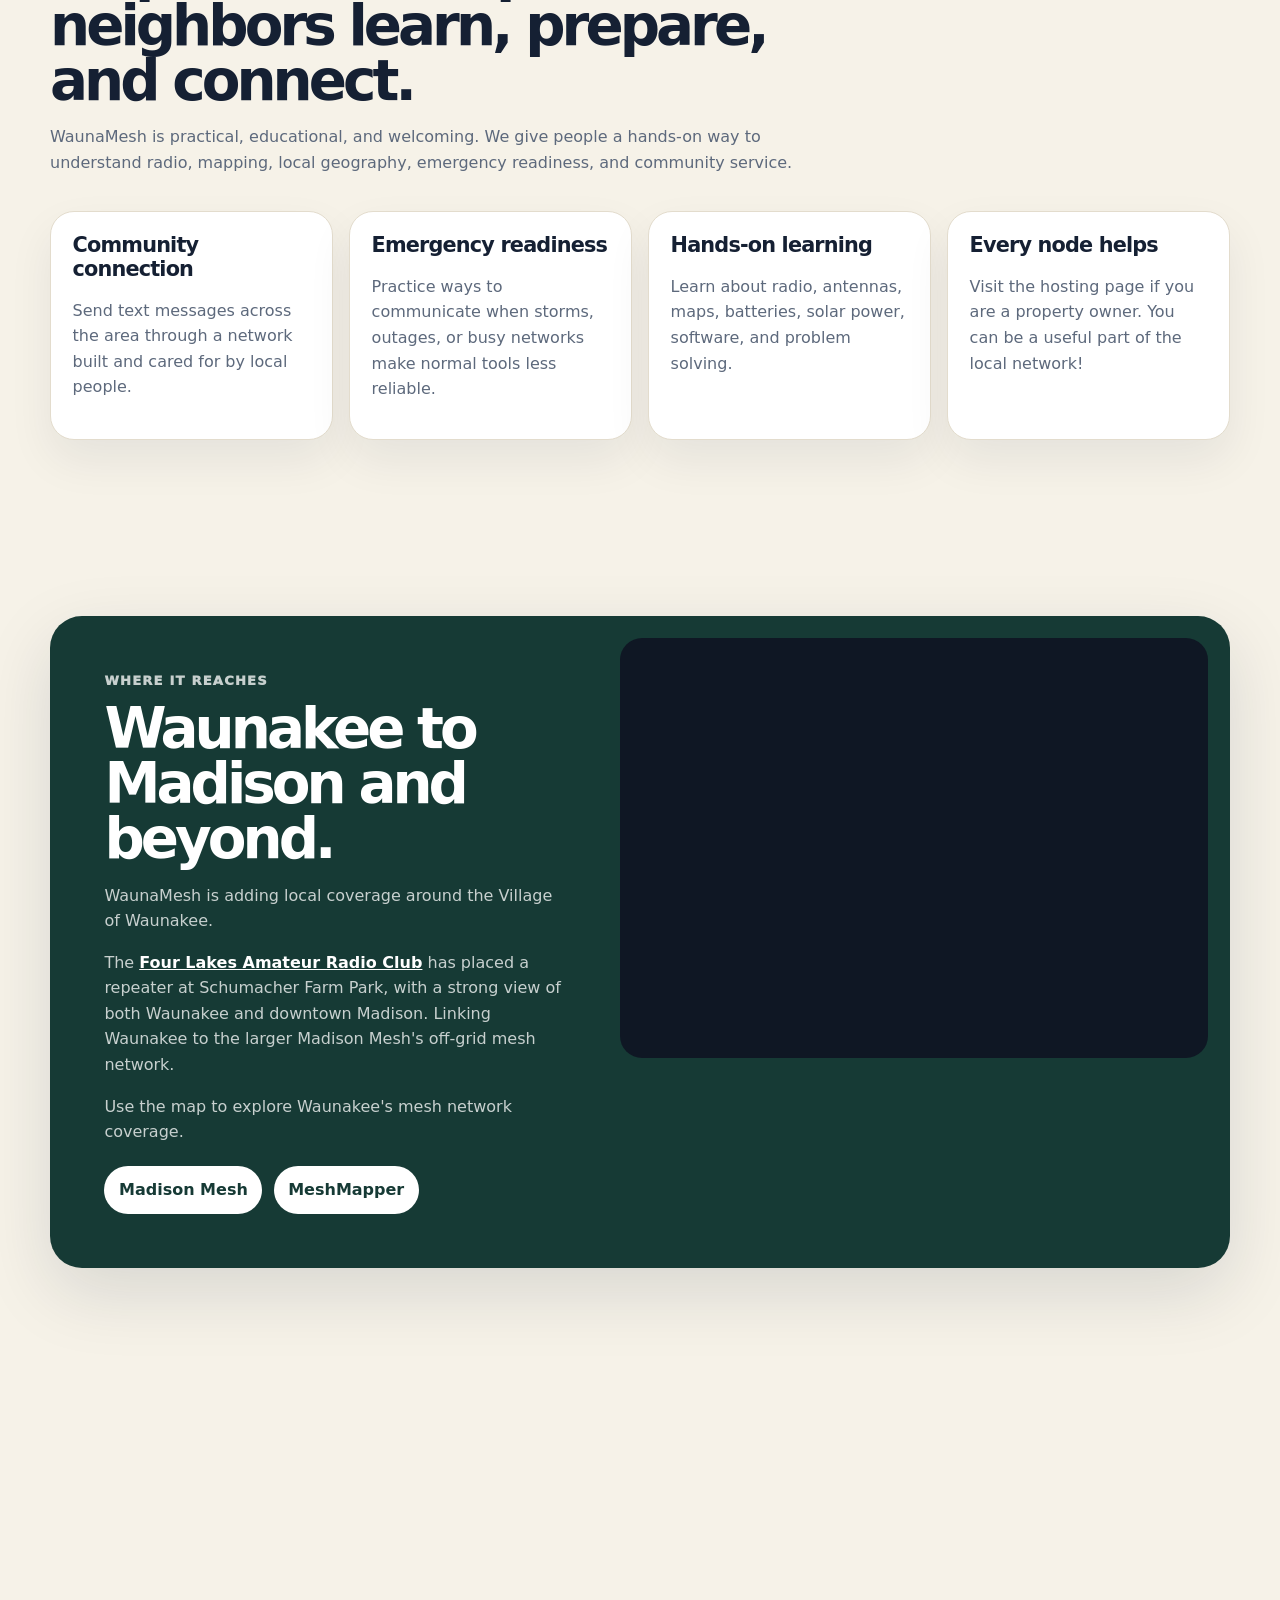
==== commit ed85960c: "Snapshot, cleanup. Before adding new features." ====
--- a/index.html
+++ b/index.html
@@ -5,9 +5,10 @@
   <meta charset="utf-8">
   <meta name="viewport" content="width=device-width, initial-scale=1">
   <title>WaunaMesh | Community radio for Waunakee</title>
-  <meta name="description" content="WaunaMesh is a community-powered mesh radio project helping Waunakee stay connected, learn together, and link into the Madison Mesh network.">
+  <meta name="description" content="WaunaMesh is a community-powered mesh radio project helping Waunakee stay connected.">
   <link rel="icon" href="favicon.ico">
   <link rel="preload" href="assets/img/waunamesh/waunakee-water-tower-1600.webp" as="image" type="image/webp" fetchpriority="high">
+  <link rel="preload" href="assets/img/waunamesh/application-gutter-clip-repeater-900.webp" as="image" type="image/webp">
   <link rel="stylesheet" href="assets/css/styles.css">
 </head>
 <body>
@@ -47,10 +48,10 @@
     <div class="container hero-content">
       <span class="eyebrow">Community powered radio</span>
       <h1>Welcome to WaunaMesh</h1>
-      <p>WaunaMesh is a friendly, neighborhood-built radio network helping Waunakee connect with each other and with the larger Madison Mesh community.</p>
+      <p>WaunaMesh is a friendly, neighborhood-built radio network helping Waunakee connect with each other and with the larger Madison community.</p>
       <div class="hero-actions">
-        <a class="btn btn-primary" href="#get-started">Get started</a>
-        <a class="btn btn-outline" href="https://msn.meshmapper.net/" target="_blank" rel="noopener noreferrer">See the live map</a>
+        <a class="btn btn-primary" href="#get-started">Get Started</a>
+        <a class="btn btn-outline" href="#where" target="_blank" rel="noopener noreferrer">Live Map</a>
       </div>
     </div>
   </section>
@@ -61,8 +62,8 @@
         <div class="feature-text">
           <p class="kicker">What is WaunaMesh?</p>
           <h2>Small radios. Big community connection.</h2>
-          <p>WaunaMesh uses small, low-power radios to pass short messages from one nearby radio to the next. Each radio is called a node. When more neighbors host nodes, the network gets stronger and reaches farther.</p>
-          <p>The goal is simple: make it easier for people in Waunakee to learn, experiment, help during outages, and stay connected without depending only on cell towers, Wi-Fi, or the internet.</p>
+          <p>WaunaMesh uses small, low-power radios to pass text messages from one nearby radio to the next. As more neighbors host, the network gets stronger and reaches farther.</p>
+          <p>The goal is simple: make it easier for people in Waunakee to learn, experiment, help during outages, and stay connected without depending on cell towers or internet.</p>
         </div>
         <div class="feature-image">
           <div class="image-card">
@@ -70,7 +71,7 @@
               <source srcset="assets/img/waunamesh/heltec-meshcore-radio-960.webp" type="image/webp">
               <img src="assets/img/waunamesh/heltec-meshcore-radio.jpg" alt="A small handheld mesh radio node on a table" width="960" height="976" loading="lazy" decoding="async">
             </picture>
-            <div class="image-caption">A small mesh radio node like the ones community members can use to join the network.</div>
+            <div class="image-caption">A small radio like the ones community members can use to join the network.</div>
           </div>
         </div>
       </div>
@@ -81,13 +82,13 @@
         <div class="section-header">
           <p class="kicker">Why it matters</p>
           <h2>A spark that helps neighbors learn, prepare, and connect.</h2>
-          <p>WaunaMesh is practical, educational, and welcoming. It gives people a hands-on way to understand radio, mapping, local geography, emergency readiness, and community service.</p>
+          <p>WaunaMesh is practical, educational, and welcoming. We give people a hands-on way to understand radio, mapping, local geography, emergency readiness, and community service.</p>
         </div>
 
         <div class="card-grid">
           <article class="card">
             <h3>Community connection</h3>
-            <p>Send short messages across town through a network built and cared for by local people.</p>
+            <p>Send text messages across the area through a network built and cared for by local people.</p>
           </article>
           <article class="card">
             <h3>Emergency readiness</h3>
@@ -95,11 +96,11 @@
           </article>
           <article class="card">
             <h3>Hands-on learning</h3>
-            <p>Learn about radio, antennas, maps, batteries, solar power, software, and local problem solving.</p>
+            <p>Learn about radio, antennas, maps, batteries, solar power, software, and problem solving.</p>
           </article>
           <article class="card">
             <h3>Every node helps</h3>
-            <p>A home, farm, church, school, shop, or barn can become a useful part of the local network.</p>
+            <p>Visit the hosting page if you are a property owner.  You can be a useful part of the local network!</p>
           </article>
         </div>
       </div>
@@ -111,8 +112,9 @@
           <div class="copy">
             <p class="kicker">Where it reaches</p>
             <h2>Waunakee to Madison and beyond.</h2>
-            <p>WaunaMesh is adding local coverage around the Village of Waunakee and connecting into Madison's larger off-grid mesh network. The anchor radio is located at Schumacher Farm Park, with a strong view across Waunakee and a clear path toward downtown Madison.</p>
-            <p>Use the map to explore active nodes and how the regional network is growing.</p>
+            <p>WaunaMesh is adding local coverage around the Village of Waunakee.</p>
+            <p>The <a href="https://w9jz.org/" target="_blank" rel="noopener noreferrer">Four Lakes Amateur Radio Club</a> has placed a repeater at Schumacher Farm Park, with a strong view of both Waunakee and downtown Madison. Linking Waunakee to the larger Madison Mesh's off-grid mesh network.</p>
+            <p>Use the map to explore Waunakee's mesh network coverage.</p>
             <div class="link-list">
               <a class="pill-link" href="https://madmesh.net/" target="_blank" rel="noopener noreferrer">Madison Mesh</a>
               <a class="pill-link" href="https://msn.meshmapper.net/" target="_blank" rel="noopener noreferrer">MeshMapper</a>
@@ -133,26 +135,22 @@
       <div class="container">
         <div class="section-header">
           <p class="kicker">How it works</p>
-          <h2>The network grows one friendly node at a time.</h2>
-          <p>You do not need to be a radio expert to help. The basics are easy to understand, and the Madison Mesh community has guides, tools, and people who can walk you through it.</p>
+          <h2>The network grows.</h2>
+          <p>You do not need to be a radio expert to help. The basics are easy to understand, and the community has guides, tools, and people who can walk you through it.</p>
         </div>
 
         <div class="steps">
-          <article class="step">
-            <h3>Place a radio</h3>
-            <p>A small radio is installed at a useful location. Higher spots with a clear view are especially valuable.</p>
-          </article>
-          <article class="step">
-            <h3>Pass messages</h3>
-            <p>Each node can pass short messages along to nearby nodes, extending the reach of the network.</p>
-          </article>
-          <article class="step">
-            <h3>Link communities</h3>
-            <p>Strong anchor nodes help connect Waunakee into the broader Madison-area mesh.</p>
-          </article>
-          <article class="step">
-            <h3>Keep learning</h3>
-            <p>Neighbors can test, improve, map, teach, and share what they discover.</p>
+          <article class="card">
+            <h3>Repeater</h3>
+            <p>These are installed in a high location with a clear view. Repeaters work together to send your messages far.</p>
+          </article>
+          <article class="card">
+            <h3>Companion</h3>
+            <p>A small pocket device that connects to your phone. Allowing you to send text messages to others through the network.</p>
+          </article>
+          <article class="card">
+            <h3>Neighbors</h3>
+            <p>It is no fun alone! Talk to your neighbors in Waunakee and the wider Madison area.</p>
           </article>
         </div>
       </div>
@@ -163,17 +161,17 @@
         <div>
           <p class="kicker">Friendly onboarding</p>
           <h2>Curious? You are welcome here.</h2>
-          <p>You can join as a beginner, a host site, a parent with a curious kid, a hardware tinkerer, a mapper, an emergency preparedness volunteer, or simply a neighbor who wants to learn.</p>
+          <p>You can join as a beginner, a host site, a parent with a curious kid, a hardware tinkerer, a wardriving mapper, or an emergency prep volunteer.</p>
           <div class="section-actions">
             <a class="btn btn-primary" href="https://discord.gg/fd3JUZc2CN" target="_blank" rel="noopener noreferrer">Join the Madison Mesh Discord</a>
-            <a class="btn btn-outline" href="getting-started.html">Read the starter guide</a>
+            <a class="btn btn-outline" href="getting-started.html">Read the Starter Guide</a>
           </div>
         </div>
         <div class="card">
           <h3>A simple first path</h3>
           <p><strong>1. Say hello.</strong> Join the Madison Mesh Discord.</p>
-          <p><strong>2. Learn what to buy.</strong> Most people start with an affordable LoRa radio that can run MeshCore. Most devices sold for Meshtastic are compatible after reflashing.</p>
-          <p><strong>3. Try your first message.</strong> Once your device is ready, connect with the community and test the mesh.</p>
+          <p><strong>2. Learn what to buy.</strong> Most people start with an affordable LoRa radio that can run MeshCore.</p>
+          <p><strong>3. Send your first message.</strong> Once ready, connect with the community and test the mesh.</p>
           <p><strong>4. Help coverage grow.</strong> Host a node, suggest a location, improve maps, or help at a public demo.</p>
         </div>
       </div>
@@ -189,11 +187,11 @@
           <figcaption>Outdoor nodes can quietly extend coverage from homes and community buildings.</figcaption>
         </figure>
         <figure>
-          <picture>
-            <source srcset="assets/img/madmesh/tree-node-hanging-900.webp" type="image/webp">
-            <img src="assets/img/madmesh/tree-node-hanging.jpg" alt="A weatherproof mesh radio node hanging outdoors" width="900" height="601" loading="lazy" decoding="async">
+          <picture class="application-option-media application-option-media-contain">
+            <source srcset="assets/img/waunamesh/application-gutter-clip-repeater-900.webp" type="image/webp">
+            <img src="assets/img/waunamesh/application-gutter-clip-repeater.jpg" alt="A compact gutter clip style solar repeater" width="900" height="506" loading="lazy" decoding="async">
           </picture>
-          <figcaption>Weatherproof nodes help the network reach across parks, neighborhoods, and open areas.</figcaption>
+          <figcaption>Gutter clip-on repeaters are being built by WaunaMesh, providing neighborhood and gap-filling coverage.</figcaption>
         </figure>
         <figure>
           <picture>
@@ -213,7 +211,7 @@
         <div class="callout">
           <div>
             <p class="kicker">Field Day 2026</p>
-            <h2>Our goal: Waunakee online by June 27, 2026.</h2>
+            <h2>Our goal: Waunakee connected by June 27, 2026.</h2>
             <p>The Four Lakes Amateur Radio Club will host ARRL Field Day at Schumacher Farm Park in Waunakee. We hope to have WaunaMesh fully up and running in time for this public celebration of radio, learning, and emergency communication.</p>
           </div>
           <a class="btn btn-primary" href="https://schumacherfarmpark.org/ham-radio-open-house" target="_blank" rel="noopener noreferrer">Event details</a>
@@ -221,6 +219,33 @@
       </div>
     </section>
 
+    <section class="section" aria-label="Frequently asked questions">
+      <div class="container">
+        <div class="section-header">
+          <h2>Questions &amp; Answers</h2>
+        </div>
+
+        <div class="faq-grid">
+          <article class="faq">
+            <h3>Does this need internet?</h3>
+            <p>The radio network sends text messages without internet or cell towers.</p>
+          </article>
+          <article class="faq">
+            <h3>Is this ham radio?</h3>
+            <p>The mesh devices use low-power LoRa radios, no license required. WaunaMesh does coordinate with the amateur radio community.</p>
+          </article>
+          <article class="faq">
+            <h3>Can my home or business host a node?</h3>
+            <p>Yes. Useful host spots include homes, barns, churches, schools, shops, and other places with height and a clear view.</p>
+          </article>
+          <article class="faq">
+            <h3>Is it private?</h3>
+            <p>Yes. While the public chat uses a shared key, direct messages and chat rooms are encrypted.</p>
+          </article>
+        </div>
+      </div>
+    </section>
+    
     <section class="section" id="sponsors" aria-labelledby="sponsors-title">
       <div class="container">
         <div class="sponsor-panel">
@@ -251,32 +276,6 @@
       </div>
     </section>
 
-    <section class="section" aria-label="Frequently asked questions">
-      <div class="container">
-        <div class="section-header">
-          <h2>Questions &amp; Answers</h2>
-        </div>
-
-        <div class="faq-grid">
-          <article class="faq">
-            <h3>Does this need internet?</h3>
-            <p>The radio network itself can pass local messages without internet or cell towers. Online maps and some tools do use the internet.</p>
-          </article>
-          <article class="faq">
-            <h3>Is this ham radio?</h3>
-            <p>WaunaMesh connects with the amateur radio community, especially for learning and public events. The mesh devices use low-power LoRa radios, no license required.</p>
-          </article>
-          <article class="faq">
-            <h3>Can my home or business host a node?</h3>
-            <p>Yes. Useful host spots include homes, barns, churches, schools, farms, shops, and other places with height, power, and a clear view.</p>
-          </article>
-          <article class="faq">
-            <h3>Is it private?</h3>
-            <p>Yes. While the public chat uses a shared key, direct messages and chat rooms are encrypted.</p>
-          </article>
-        </div>
-      </div>
-    </section>
   </main>
 
   <footer class="site-footer">
--- a/assets/css/styles.css
+++ b/assets/css/styles.css
@@ -562,6 +562,126 @@
   z-index: 2;
 }
 
+.sponsor-panel {
+  position: relative;
+  overflow: hidden;
+  background: var(--bg-soft);
+  border: 1px solid var(--border);
+  border-radius: 32px;
+  padding: clamp(1.5rem, 4vw, 3rem);
+  box-shadow: var(--shadow);
+}
+
+.sponsor-panel::before,
+.sponsor-panel::after {
+  content: "";
+  position: absolute;
+  width: 220px;
+  height: 220px;
+  border-radius: 999px;
+  background: radial-gradient(circle, rgba(255, 176, 0, 0.28), rgba(255, 176, 0, 0) 68%);
+  pointer-events: none;
+}
+
+.sponsor-panel::before {
+  top: -80px;
+  left: -70px;
+}
+
+.sponsor-panel::after {
+  right: -80px;
+  bottom: -90px;
+}
+
+.sponsor-panel > * {
+  position: relative;
+  z-index: 2;
+}
+
+.sponsor-header {
+  max-width: 840px;
+  margin-inline: auto;
+  margin-bottom: 2rem;
+  text-align: center;
+}
+
+.sponsor-header p:not(.kicker) {
+  margin-inline: auto;
+  max-width: 690px;
+}
+
+.sponsor-grid {
+  display: grid;
+  grid-template-columns: repeat(3, minmax(0, 1fr));
+  align-items: stretch;
+  gap: 1rem;
+}
+
+.sponsor-card {
+  position: relative;
+  min-height: 190px;
+  display: flex;
+  flex-direction: column;
+  justify-content: center;
+  align-items: center;
+  text-align: center;
+  background: #fff;
+  border: 1px solid var(--border);
+  border-radius: 24px;
+  padding: 1.45rem;
+  box-shadow: 0 18px 45px rgba(16, 30, 54, 0.06);
+  color: var(--ink);
+  text-decoration: none;
+  transition: transform 160ms ease, border-color 160ms ease, box-shadow 160ms ease;
+}
+
+.sponsor-card:hover,
+.sponsor-card:focus-visible {
+  transform: translateY(-3px);
+  border-color: var(--primary);
+  box-shadow: 0 22px 55px rgba(16, 30, 54, 0.12);
+  outline: none;
+}
+
+.sponsor-card:focus-visible {
+  box-shadow: 0 0 0 4px rgba(255, 176, 0, 0.36), 0 22px 55px rgba(16, 30, 54, 0.12);
+}
+
+.sponsor-card::before {
+  content: "";
+  position: absolute;
+  inset: 0 0 auto;
+  height: 6px;
+  background: linear-gradient(90deg, var(--primary), var(--accent));
+  border-radius: 24px 24px 0 0;
+}
+
+.sponsor-label {
+  display: inline-flex;
+  align-items: center;
+  justify-content: center;
+  min-height: 30px;
+  padding: 0.25rem 0.75rem;
+  border-radius: 999px;
+  background: var(--accent-soft);
+  color: var(--primary-dark);
+  font-size: 0.72rem;
+  font-weight: 950;
+  letter-spacing: 0.08em;
+  text-transform: uppercase;
+}
+
+.sponsor-card h3 {
+  margin: 0.85rem 0 0.35rem;
+  color: var(--ink);
+}
+
+.sponsor-card p {
+  margin: 0;
+  color: var(--muted);
+  font-weight: 750;
+}
+
 .faq-grid {
   display: grid;
   grid-template-columns: repeat(2, minmax(0, 1fr));
@@ -809,7 +929,8 @@
   }
 
   .card-grid,
-  .steps {
+  .steps,
+  .sponsor-grid {
     grid-template-columns: repeat(2, minmax(0, 1fr));
   }
 }
@@ -851,6 +972,7 @@
   .steps,
   .gallery,
   .faq-grid,
+  .sponsor-grid,
   .footer-ffa {
     grid-template-columns: 1fr;
   }
@@ -1183,4 +1305,3 @@
     padding: 1.25rem;
   }
 }
-
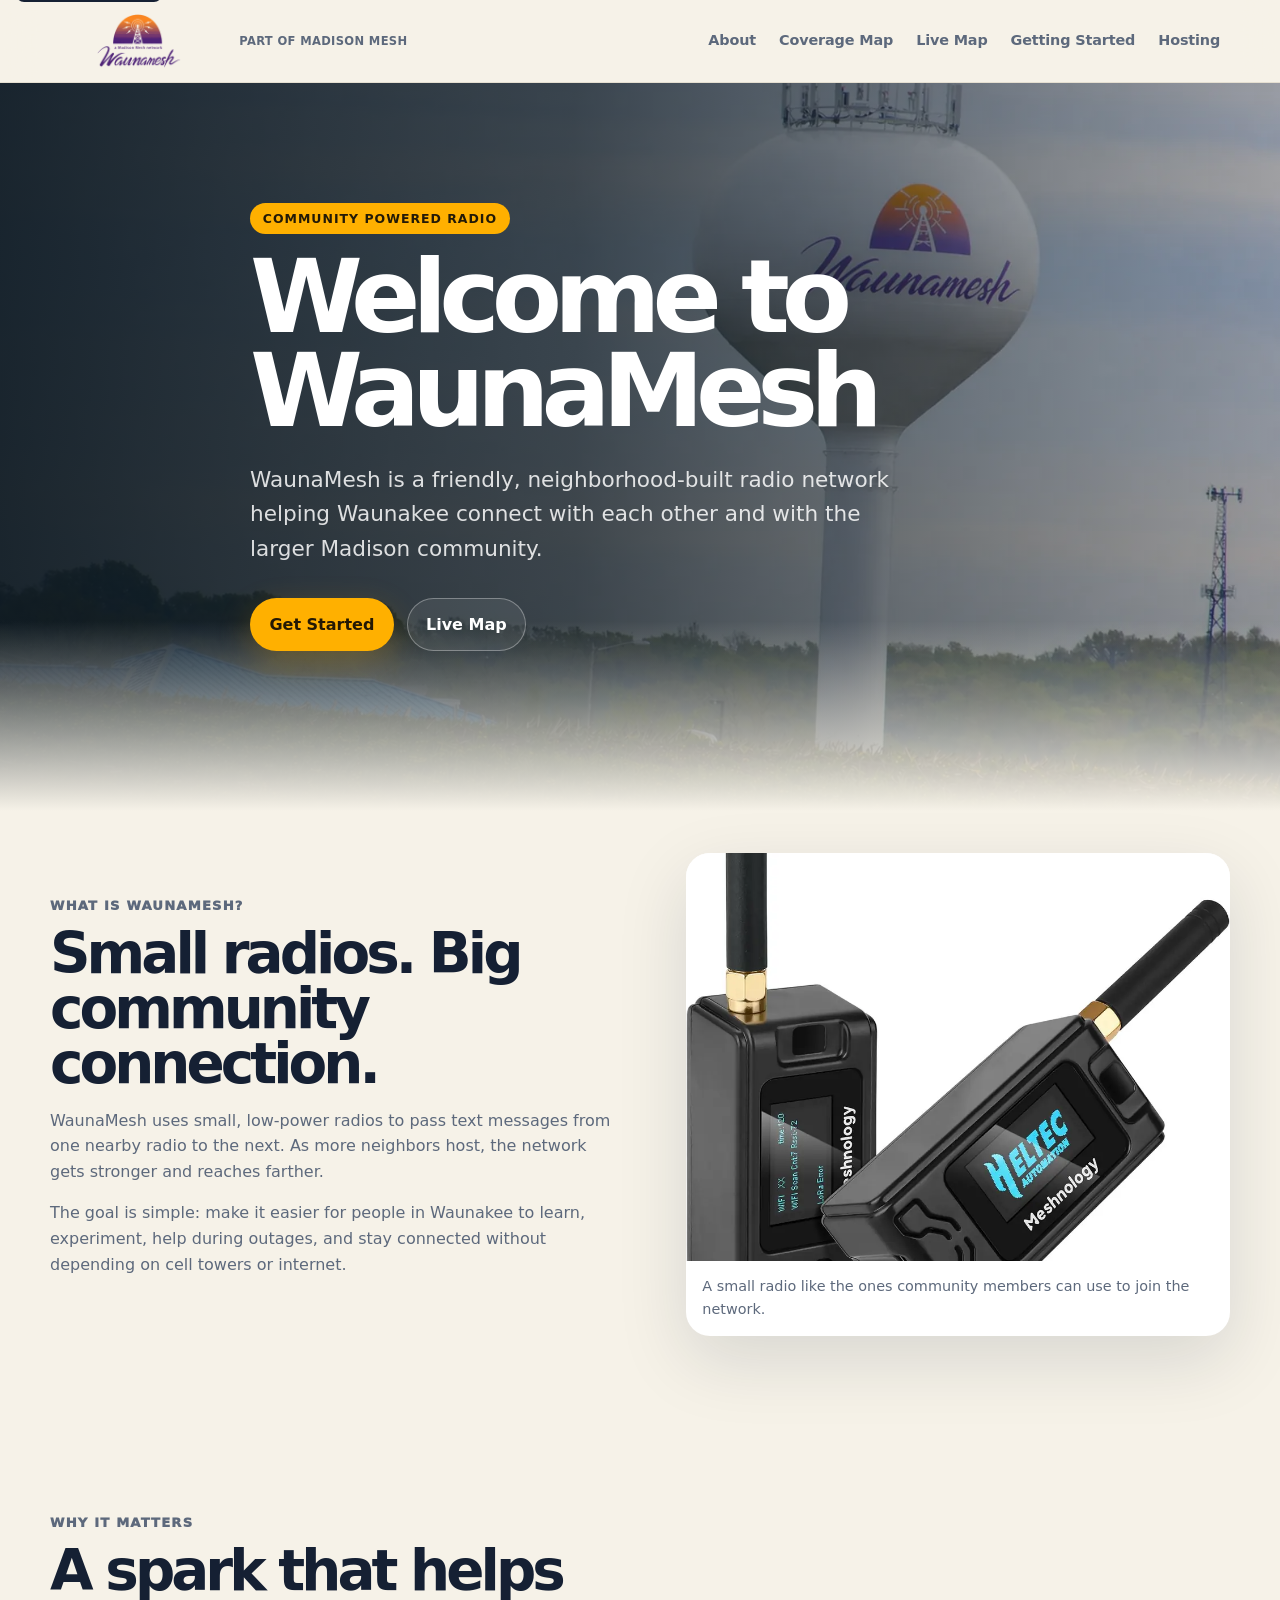
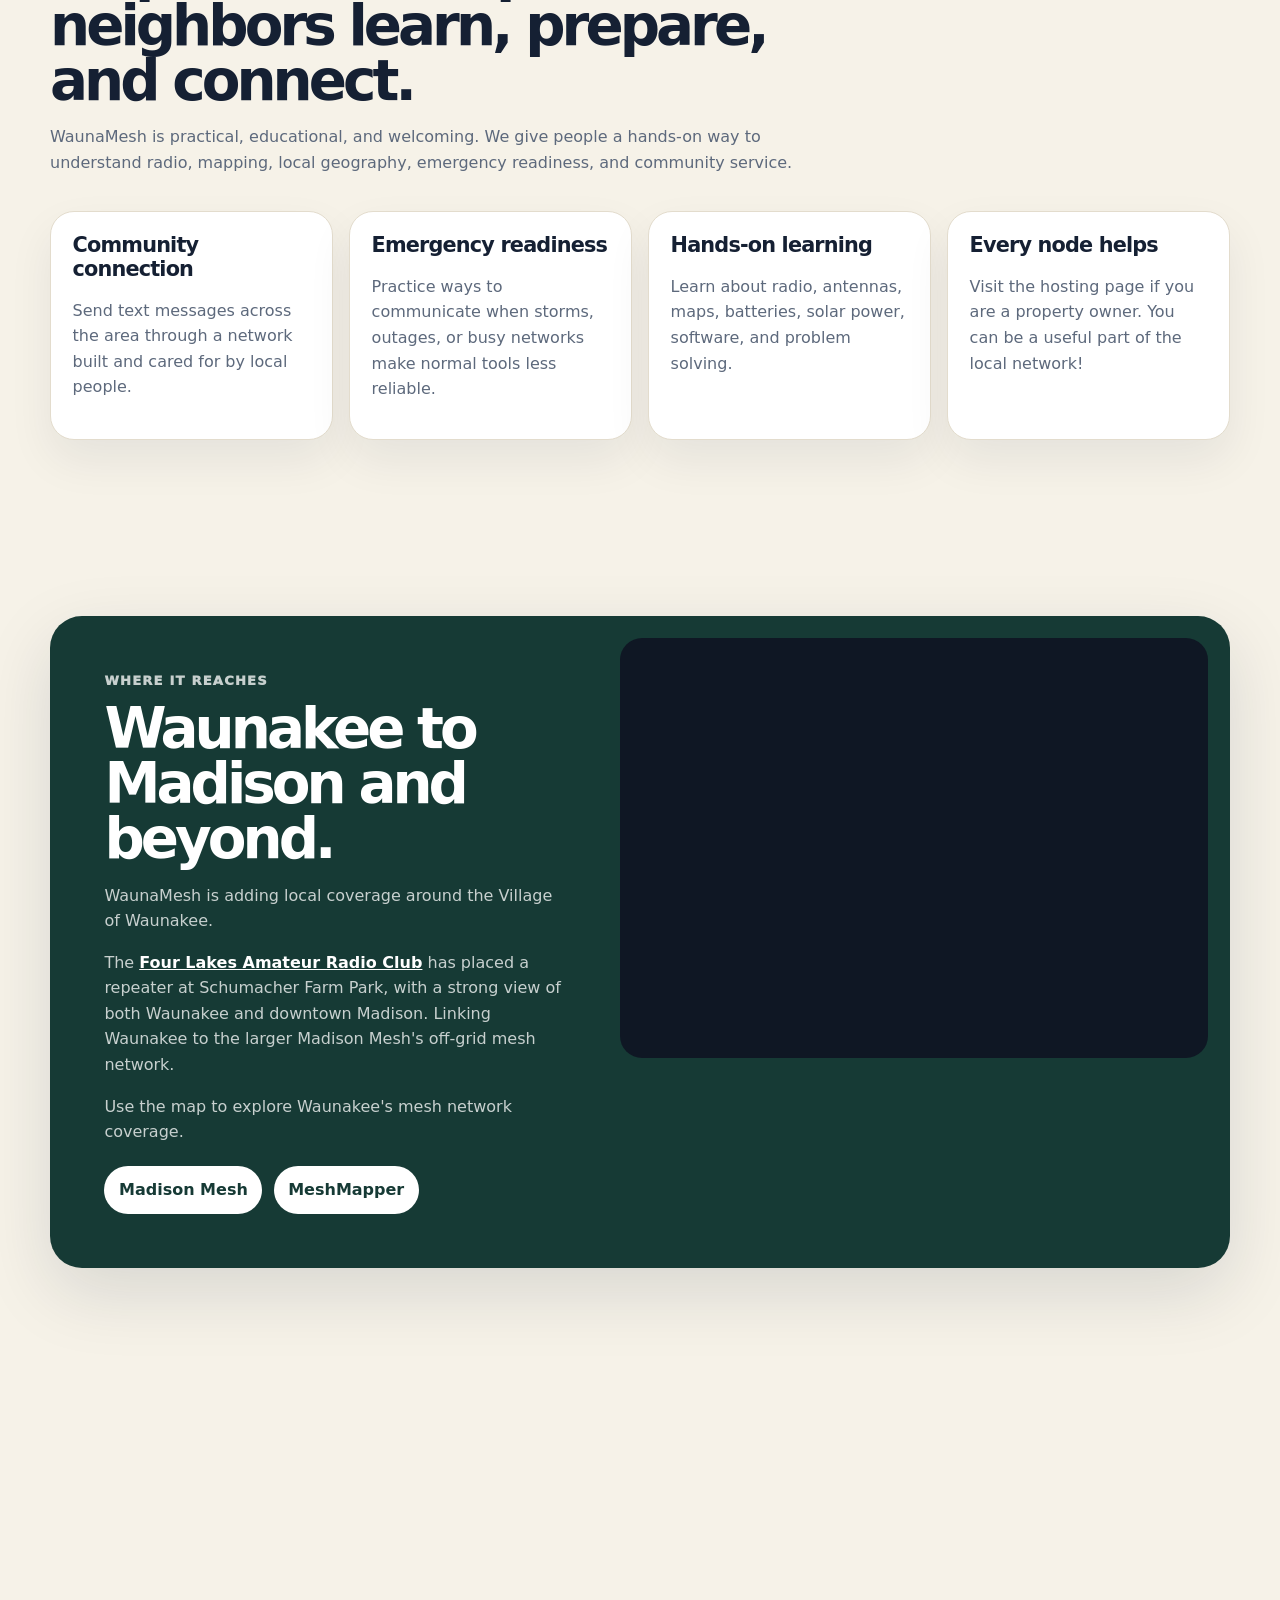
==== commit ba5a9130: "Added live view page" ====
--- a/index.html
+++ b/index.html
@@ -33,12 +33,11 @@
 
       <nav id="main-navigation" aria-label="Main navigation">
         <ul class="nav-links">
-          <li><a href="#what">About</a></li>
-          <li><a href="#where">Coverage Map</a></li>
+          <li><a href="index.html#what">About</a></li>
+          <li><a href="index.html#where">Coverage Map</a></li>
+          <li><a href="live.html">Live Map</a></li>
           <li><a href="getting-started.html">Getting Started</a></li>
           <li><a href="hosting.html">Hosting</a></li>
-          <li><a href="#sponsors">Sponsors</a></li>
-          <li><a href="#field-day">Field Day 2026</a></li>
         </ul>
       </nav>
     </div>
